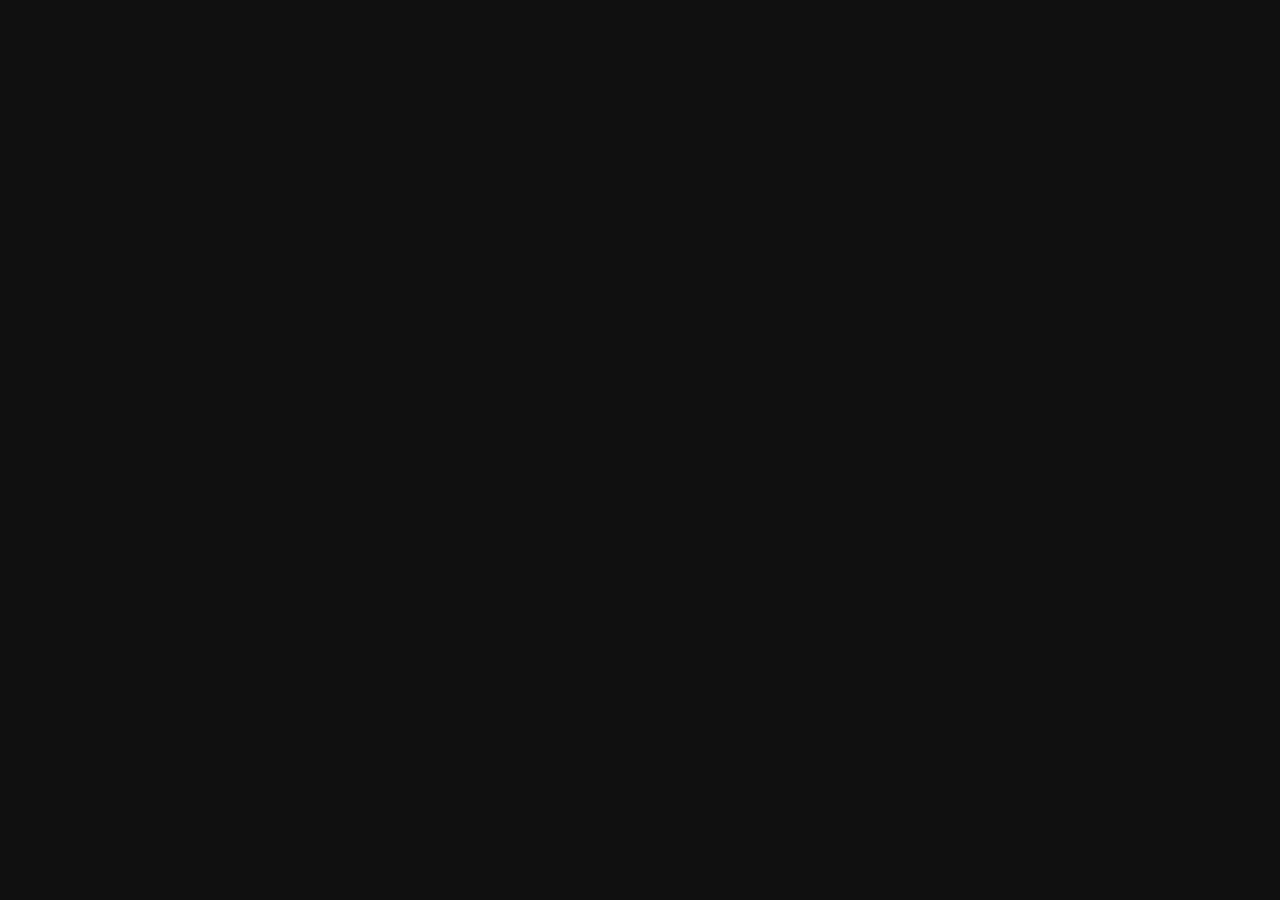
==== Emprendimiento/index.html @ b03de58e "Add files via upload" ====
<!DOCTYPE html>
<html lang="en">
<head>
    <meta charset="UTF-8">
    <meta name="viewport" content="width=device-width, initial-scale=1.0">
    <title>Emprendimiento</title>
    <link rel="stylesheet" href="style.css">
</head>
<body>
    
</body>
</html>
---- Emprendimiento/style.css ----
@import url("https://fonts.googleapis.com/css2?family=Barlow+Condensed:wght@600;700;800&family=DM+Sans:wght@400;500;600;700&display=swap");

/* BASE */
:root {
  color-scheme: dark;
  --background: #101011;
  --surface: #1a1a1d;
  --text: #f7f5f2;
  --muted: #b5b2af;
  --accent: #ff7a2f;
  --accent-light: #ffac77;
  --border: #343437;
  --font: "DM Sans", system-ui, sans-serif;
  --display: "Barlow Condensed", Impact, sans-serif;
}

* {
  box-sizing: border-box;
}

html {
  scroll-behavior: smooth;
  scroll-padding-top: 115px;
}

body {
  margin: 0;
  background:
    radial-gradient(
      ellipse at 90% 0%,
      rgb(255 122 47 / 7%),
      transparent 32%
    ),
    var(--background);
  color: var(--text);
  font-family: var(--font);
  -webkit-font-smoothing: antialiased;
}

::selection {
  background: var(--accent);
  color: var(--background);
}

a {
  color: inherit;
  text-decoration: none;
}

img {
  display: block;
  max-width: 100%;
}

h1,
h2,
h3,
p {
  margin: 0;
}

p {
  line-height: 1.75;
}

a,
summary,
label {
  -webkit-tap-highlight-color: transparent;
}

a:focus-visible,
summary:focus-visible {
  outline: 3px solid var(--accent);
  outline-offset: 6px;
}

.container {
  width: min(1180px, calc(100% - 64px));
  margin-inline: auto;
}

.section {
  padding-block: 100px;
}

.skip-link {
  position: fixed;
  top: 12px;
  left: 12px;
  z-index: 100;
  padding: 14px 22px;
  transform: translateY(-160%);
  border-radius: 8px;
  background: var(--accent);
  color: var(--background);
  font-weight: 700;
}

.skip-link:focus {
  transform: translateY(0);
}

/* ENCABEZADO */
.header {
  position: sticky;
  top: 0;
  z-index: 20;
  border-bottom: 1px solid var(--border);
  background: rgb(16 16 17 / 95%);
  backdrop-filter: blur(16px);
}

.navigation {
  display: flex;
  align-items: center;
  justify-content: space-between;
  min-height: 96px;
  gap: 24px;
}

.brand {
  display: inline-flex;
  align-items: center;
  flex-shrink: 0;
}

.brand-logo {
  width: 110px;
  height: 78px;
  object-fit: contain;
  border-radius: 8px;
}

.navigation nav {
  display: flex;
  align-items: center;
  gap: 32px;
  font-size: 13px;
  font-weight: 600;
}

.navigation nav a {
  padding-block: 12px;
  transition: color .2s ease;
}

.navigation nav a:hover {
  color: var(--accent);
}

.navigation nav .nav-contact {
  display: flex;
  align-items: center;
  gap: 22px;
  padding: 12px 18px;
  border: 1px solid #625047;
  border-radius: 100px;
}

/* TIPOGRAFÍA Y BOTONES */
.eyebrow {
  display: flex;
  align-items: center;
  gap: 10px;
  margin-bottom: 22px;
  font-size: 10px;
  font-weight: 700;
  line-height: 1.6;
  letter-spacing: 1.8px;
}

.status-dot {
  width: 7px;
  height: 7px;
  flex-shrink: 0;
  border-radius: 50%;
  background: var(--accent);
  box-shadow: 0 0 0 5px rgb(255 122 47 / 10%);
}

h1,
h2 {
  font-family: var(--display);
  font-weight: 700;
  letter-spacing: -1.5px;
}

h1 {
  font-size: clamp(68px, 7.2vw, 102px);
  line-height: .98;
}

h1 > span {
  color: var(--accent);
}

h2 {
  font-size: clamp(42px, 4.8vw, 62px);
  line-height: 1.05;
}

.muted-text {
  color: #aaa6a2;
}

.button {
  display: inline-flex;
  align-items: center;
  justify-content: center;
  min-height: 54px;
  gap: 22px;
  padding: 16px 24px;
  border: 1px solid transparent;
  border-radius: 100px;
  font-size: 13px;
  font-weight: 700;
  line-height: 1.4;
  text-align: center;
  transition:
    transform .2s ease,
    background-color .2s ease,
    box-shadow .2s ease;
}

.button:hover {
  transform: translateY(-3px);
}

.button > span {
  font-size: 22px;
}

.button-primary {
  background: var(--accent);
  color: var(--background);
}

.button-primary:hover {
  background: var(--accent-light);
  box-shadow: 0 8px 30px rgb(255 122 47 / 18%);
}

.button-dark {
  flex-shrink: 0;
  background: var(--background);
  color: var(--text);
}

.button-dark:hover {
  background: #30221c;
}

.button-outline {
  border-color: #625047;
}

.button-outline:hover {
  background: var(--surface);
}

.text-link {
  display: inline-flex;
  align-items: center;
  gap: 15px;
  padding-block: 12px;
  font-size: 13px;
  font-weight: 600;
}

.text-link > span {
  color: var(--accent);
  font-size: 21px;
}

.text-link:hover {
  color: var(--accent);
}

/* PORTADA */
.hero {
  display: grid;
  grid-template-columns: minmax(0, 1.15fr) minmax(0, 1fr);
  align-items: center;
  gap: 64px;
  padding-block: 70px 80px;
}

.hero-description {
  max-width: 470px;
  margin-top: 28px;
  color: var(--muted);
  font-size: 16px;
}

.hero-actions {
  display: flex;
  align-items: center;
  flex-wrap: wrap;
  gap: 24px;
  margin-top: 32px;
}

.hero-details {
  display: flex;
  flex-wrap: wrap;
  gap: 12px 20px;
  margin: 32px 0 0;
  padding: 0;
  list-style: none;
  color: var(--muted);
  font-size: 11px;
}

.hero-details li::before {
  content: "✓";
  margin-right: 7px;
  color: var(--accent);
}

.hero-visual {
  position: relative;
  isolation: isolate;
  display: flex;
  flex-direction: column;
  justify-content: space-between;
  min-height: 580px;
  overflow: hidden;
  padding: 28px;
  border: 1px solid #65402d;
  border-radius: 100px 24px 24px 24px;
  background:
    radial-gradient(
      ellipse at 90% 10%,
      rgb(255 122 47 / 24%),
      transparent 60%
    ),
    linear-gradient(145deg, #28201c, #161618 70%);
}

.visual-topline {
  display: flex;
  justify-content: flex-end;
  flex-wrap: wrap;
  gap: 8px 14px;
  padding-left: 45px;
  color: #e5c6b4;
  font-size: 8px;
  font-weight: 700;
  letter-spacing: 1px;
}

.orbit {
  position: absolute;
  z-index: -1;
  width: 440px;
  height: 440px;
  border: 1px solid rgb(255 122 47 / 20%);
  border-radius: 50%;
  pointer-events: none;
}

.orbit-one {
  top: 65px;
  left: 110px;
}

.orbit-two {
  top: 110px;
  left: 155px;
}

.hero-logo-frame {
  width: min(100%, 270px);
  margin: 22px auto;
}

.hero-logo {
  width: 100%;
  height: 210px;
  object-fit: contain;
  border-radius: 18px;
}

.visual-manifesto {
  margin-bottom: 26px;
  font-family: var(--display);
  font-size: clamp(42px, 4.2vw, 60px);
  font-weight: 800;
  line-height: .97;
  letter-spacing: -.7px;
}

.visual-manifesto > span {
  color: var(--accent);
}

.training-card {
  display: flex;
  align-items: center;
  gap: 13px;
  padding: 16px;
  border: 1px solid rgb(255 255 255 / 12%);
  border-radius: 13px;
  background: rgb(16 16 17 / 88%);
}

.training-icon {
  display: grid;
  width: 40px;
  height: 40px;
  flex-shrink: 0;
  place-items: center;
  border-radius: 50%;
  background: var(--accent);
  color: var(--background);
  font-size: 24px;
}

.training-card strong,
.training-card div > span {
  display: block;
}

.training-card strong {
  font-size: 12px;
}

.training-card div > span {
  margin-top: 5px;
  color: var(--muted);
  font-size: 10px;
}

/* BANDA */
.statement-strip {
  padding-block: 23px;
  background: var(--accent);
  color: var(--background);
}

.statement-content {
  display: flex;
  align-items: center;
  justify-content: space-between;
  gap: 20px;
  font-family: var(--display);
  font-size: clamp(20px, 2.8vw, 34px);
  font-weight: 700;
  letter-spacing: .3px;
}

/* PRESENTACIÓN DE SECCIONES */
.section-heading {
  display: flex;
  align-items: flex-end;
  justify-content: space-between;
  gap: 50px;
  margin-bottom: 42px;
}

.section-heading > p {
  max-width: 350px;
  color: var(--muted);
  font-size: 14px;
}

/* TARJETAS GIRATORIAS */
.plans-grid {
  display: grid;
  grid-template-columns: repeat(3, minmax(0, 1fr));
  gap: 24px;
}

.flip-plan {
  position: relative;
  min-width: 0;
  perspective: 1600px;
}

/* Control accesible para teclado y pantallas táctiles. */
.plan-toggle {
  position: absolute;
  width: 1px;
  height: 1px;
  margin: -1px;
  padding: 0;
  overflow: hidden;
  clip-path: inset(50%);
  white-space: nowrap;
  border: 0;
}

.plan-inner {
  display: grid;
  min-height: 590px;
  height: 100%;
  transform-style: preserve-3d;
  transition: transform .8s cubic-bezier(.22, .7, .2, 1);
}

.plan-face {
  position: relative;
  grid-area: 1 / 1;
  display: flex;
  min-width: 0;
  flex-direction: column;
  padding: 28px;
  border: 1px solid var(--border);
  border-radius: 24px;
  backface-visibility: hidden;
  -webkit-backface-visibility: hidden;
  overflow-wrap: anywhere;
  transition: visibility 0s linear .4s;
}

.plan-front {
  transform: rotateY(0deg);
  background:
    radial-gradient(
      circle at 90% 5%,
      rgb(255 122 47 / 10%),
      transparent 48%
    ),
    linear-gradient(145deg, #222225, #161618);
  box-shadow: 0 18px 45px rgb(0 0 0 / 18%);
}

.plan-back {
  visibility: hidden;
  pointer-events: none;
  transform: rotateY(180deg);
  border-color: #a45b33;
  background:
    radial-gradient(
      circle at 100% 0%,
      rgb(255 122 47 / 16%),
      transparent 52%
    ),
    #202023;
  box-shadow: 0 22px 60px rgb(0 0 0 / 28%);
}

.plan-top {
  display: flex;
  align-items: center;
  justify-content: space-between;
  gap: 10px;
}

.plan-index {
  color: #c4b6ad;
  font-size: 10px;
  font-weight: 600;
  letter-spacing: 1px;
}

.plan-badge {
  padding: 7px 10px;
  border: 1px solid #64422f;
  border-radius: 100px;
  background: rgb(255 122 47 / 6%);
  color: #ffb68b;
  font-size: 8px;
  font-weight: 700;
  letter-spacing: 1px;
}

.plan-art {
  position: relative;
  display: grid;
  height: 170px;
  margin-block: 15px 10px;
  place-items: center;
}

.art-ring {
  position: absolute;
  width: 130px;
  height: 130px;
  border: 1px solid rgb(255 122 47 / 28%);
  border-radius: 50%;
  transform: rotate(-25deg);
}

.art-ring::before,
.art-ring::after {
  position: absolute;
  content: "";
  border-radius: 50%;
}

.art-ring::before {
  inset: 14px -15px;
  border: 1px solid rgb(255 122 47 / 14%);
}

.art-ring::after {
  top: 14px;
  right: 12px;
  width: 8px;
  height: 8px;
  background: var(--accent);
  box-shadow: 0 0 20px rgb(255 122 47 / 55%);
}

.art-symbol {
  position: relative;
  color: var(--accent);
  font-size: 82px;
  line-height: 1;
  text-shadow: 0 5px 35px rgb(255 122 47 / 15%);
}

.plan-kicker {
  margin-bottom: 12px;
  color: #ffb68b;
  font-size: 9px;
  font-weight: 700;
  letter-spacing: 1.3px;
  line-height: 1.7;
}

.plan-face h3 {
  margin-bottom: 16px;
  font-family: var(--display);
  font-size: clamp(36px, 3.4vw, 47px);
  font-weight: 700;
  line-height: 1.04;
  letter-spacing: -.6px;
}

.plan-copy > p:last-child {
  max-width: 280px;
  margin-bottom: 26px;
  color: var(--muted);
  font-size: 13px;
  line-height: 1.8;
}

.plan-reveal {
  display: flex;
  align-items: center;
  justify-content: space-between;
  gap: 15px;
  min-height: 58px;
  margin-top: auto;
  padding-top: 20px;
  border-top: 1px solid #3a3430;
  cursor: pointer;
  font-size: 12px;
  font-weight: 600;
}

.plan-reveal > span {
  display: grid;
  width: 34px;
  height: 34px;
  flex-shrink: 0;
  place-items: center;
  border: 1px solid #785035;
  border-radius: 50%;
  color: var(--accent);
  font-size: 20px;
}

.plan-featured .plan-front {
  border-color: #a45b33;
  background:
    radial-gradient(
      ellipse at 50% 20%,
      rgb(255 122 47 / 17%),
      transparent 65%
    ),
    linear-gradient(145deg, #29221e, #171719);
}

.plan-featured .plan-badge {
  border-color: var(--accent);
  background: var(--accent);
  color: #17100c;
}

.plan-back .plan-top {
  margin-bottom: 28px;
}

.back-symbol {
  color: var(--accent);
  font-size: 28px;
  line-height: 1;
}

.plan-back h3 {
  font-size: 36px;
}

.plan-includes {
  display: grid;
  gap: 14px;
  margin: 8px 0 28px;
  padding: 0;
  list-style: none;
}

.plan-includes li {
  display: flex;
  align-items: baseline;
  gap: 11px;
  color: #d7d2ce;
  font-size: 12px;
  line-height: 1.7;
}

.plan-includes li::before {
  content: "✓";
  flex-shrink: 0;
  color: var(--accent);
  font-weight: 700;
}

.plan-cta {
  justify-content: space-between;
  width: 100%;
  margin-top: auto;
  padding-inline: 20px;
  border-radius: 12px;
  background: var(--accent);
  color: #17100c;
}

.plan-cta:hover {
  background: var(--accent-light);
}

.plan-return {
  display: flex;
  align-items: center;
  justify-content: center;
  gap: 8px;
  min-height: 44px;
  margin-top: 8px;
  color: #c5bcb6;
  cursor: pointer;
  font-size: 11px;
}

.plan-return:hover {
  color: var(--accent);
}

/* Apertura al tocar o activar con barra espaciadora. */
.plan-toggle:checked ~ .plan-inner {
  transform: rotateY(180deg);
}

.plan-toggle:checked ~ .plan-inner .plan-front {
  visibility: hidden;
  pointer-events: none;
}

.plan-toggle:checked ~ .plan-inner .plan-back {
  visibility: visible;
  pointer-events: auto;
}

.plan-toggle:focus-visible ~ .plan-inner {
  outline: 3px solid var(--accent);
  outline-offset: 7px;
  border-radius: 24px;
}

/* Mouse: gira al entrar y vuelve al retirar el cursor. */
@media (hover: hover) and (pointer: fine) {
  .flip-plan:hover .plan-inner {
    transform: rotateY(180deg);
  }

  .flip-plan:hover .plan-front {
    visibility: hidden;
    pointer-events: none;
  }

  .flip-plan:hover .plan-back {
    visibility: visible;
    pointer-events: auto;
  }

  .plan-reveal {
    pointer-events: none;
    cursor: default;
  }

  /*
    Si el usuario abrió con teclado, el checkbox conserva
    el detalle hasta que vuelva a desmarcarlo.
  */
  .plan-return {
    visibility: hidden;
    pointer-events: none;
  }

  .plan-toggle:checked ~ .plan-inner .plan-return {
    visibility: visible;
    pointer-events: auto;
  }
}

/* MÉTODO */
.method-section {
  padding-block: 86px;
  border-block: 1px solid var(--border);
  background: #161618;
}

.method-layout,
.faq-layout {
  display: grid;
  grid-template-columns: minmax(0, 1fr) minmax(0, 1.15fr);
  gap: 90px;
}

.method-description {
  max-width: 370px;
  margin-block: 24px 18px;
  color: var(--muted);
  font-size: 14px;
}

.steps {
  margin: 0;
  padding: 0;
  list-style: none;
}

.steps li {
  display: flex;
  gap: 24px;
  padding-block: 26px;
  border-bottom: 1px solid var(--border);
}

.steps li:first-child {
  padding-top: 0;
}

.steps li:last-child {
  padding-bottom: 0;
  border-bottom: 0;
}

.step-number {
  padding-top: 3px;
  color: var(--accent);
  font-size: 12px;
}

.steps h3 {
  margin-bottom: 10px;
  font-size: 18px;
}

.steps p {
  color: var(--muted);
  font-size: 13px;
}

/* PREGUNTAS */
.faq-list details {
  border-bottom: 1px solid var(--border);
}

.faq-list summary {
  display: flex;
  align-items: center;
  justify-content: space-between;
  gap: 24px;
  padding-block: 24px;
  cursor: pointer;
  list-style: none;
  font-size: 14px;
  font-weight: 600;
  line-height: 1.5;
}

.faq-list summary::-webkit-details-marker {
  display: none;
}

.faq-list summary > span {
  color: var(--accent);
  font-size: 25px;
  font-weight: 400;
  transition: transform .2s ease;
}

.faq-list details[open] summary > span {
  transform: rotate(45deg);
}

.faq-list details p {
  padding-bottom: 24px;
  color: var(--muted);
  font-size: 13px;
}

/* CONTACTO */
.contact-section {
  padding-bottom: 90px;
}

.contact-panel {
  display: flex;
  align-items: center;
  justify-content: space-between;
  gap: 40px;
  padding: 55px;
  border-radius: 24px;
  background:
    radial-gradient(
      circle at 100% 0%,
      rgb(255 255 255 / 24%),
      transparent 45%
    ),
    var(--accent);
  color: var(--background);
}

.contact-panel .eyebrow {
  margin-bottom: 15px;
}

.contact-panel p:not(.eyebrow) {
  margin-top: 20px;
  color: #392215;
  font-size: 14px;
}

.contact-panel a:focus-visible {
  outline-color: var(--background);
}

/* PIE DE PÁGINA */
.footer {
  border-top: 1px solid var(--border);
}

.footer-main {
  display: flex;
  align-items: center;
  justify-content: space-between;
  gap: 35px;
  padding-block: 45px;
}

.footer-logo {
  width: 145px;
  height: 100px;
  object-fit: contain;
  border-radius: 10px;
}

.footer-quote {
  margin-top: 20px;
  color: var(--muted);
  font-size: 14px;
}

.footer-bottom {
  display: flex;
  align-items: center;
  justify-content: space-between;
  flex-wrap: wrap;
  gap: 16px;
  padding-block: 24px;
  border-top: 1px solid var(--border);
  color: var(--muted);
  font-size: 11px;
}

.footer-bottom a:hover {
  color: var(--accent);
}

/* TABLET */
@media (max-width: 1050px) {
  .hero {
    gap: 35px;
  }

  .hero-visual {
    padding: 24px;
  }

  .plans-grid {
    gap: 16px;
  }

  .plan-face {
    padding: 22px;
  }

  .plan-top {
    align-items: flex-start;
    flex-direction: column;
  }

  .plan-inner {
    min-height: 640px;
  }

  .plan-face h3 {
    font-size: 37px;
  }

  .plan-back h3 {
    font-size: 32px;
  }

  .method-layout,
  .faq-layout {
    gap: 50px;
  }

  .contact-panel {
    padding: 40px;
  }
}

/* CELULAR Y TABLET PEQUEÑA */
@media (max-width: 800px) {
  .container {
    width: calc(100% - 40px);
  }

  .navigation {
    min-height: 82px;
  }

  .brand-logo {
    width: 90px;
    height: 66px;
  }

  .navigation nav {
    gap: 20px;
    font-size: 12px;
  }

  .hero {
    grid-template-columns: minmax(0, 1fr);
    gap: 44px;
    padding-block: 50px 60px;
  }

  h1 {
    font-size: clamp(66px, 12vw, 96px);
  }

  .hero-description {
    max-width: 540px;
  }

  .hero-visual {
    min-height: 540px;
    border-radius: 80px 24px 24px 24px;
  }

  .hero-logo-frame {
    width: min(100%, 300px);
  }

  .visual-manifesto {
    font-size: 55px;
  }

  .section {
    padding-block: 65px;
  }

  .section-heading {
    align-items: flex-start;
    flex-direction: column;
    gap: 22px;
  }

  .section-heading > p {
    max-width: 520px;
  }

  .plans-grid {
    grid-template-columns: minmax(0, 1fr);
    gap: 26px;
  }

  .flip-plan {
    width: 100%;
    max-width: 540px;
    margin-inline: auto;
  }

  .plan-inner {
    min-height: 580px;
  }

  .plan-face {
    padding: 28px;
  }

  .plan-top {
    align-items: center;
    flex-direction: row;
  }

  .plan-face h3 {
    font-size: 46px;
  }

  .plan-back h3 {
    font-size: 39px;
  }

  .plan-copy > p:last-child {
    max-width: 360px;
    font-size: 14px;
  }

  .plan-includes li {
    font-size: 13px;
  }

  .method-layout,
  .faq-layout {
    grid-template-columns: minmax(0, 1fr);
    gap: 38px;
  }

  .method-section {
    padding-block: 65px;
  }

  .method-description {
    max-width: 520px;
  }

  .contact-section {
    padding-bottom: 65px;
  }

  .contact-panel {
    align-items: flex-start;
    flex-direction: column;
    gap: 28px;
    padding: 35px;
  }

  .footer-main {
    align-items: flex-start;
    flex-direction: column;
  }
}

@media (max-width: 480px) {
  .container {
    width: calc(100% - 32px);
  }

  .navigation {
    gap: 10px;
  }

  .brand-logo {
    width: 72px;
    height: 60px;
  }

  .navigation nav {
    gap: 12px;
    font-size: 11px;
  }

  .navigation nav .nav-contact {
    gap: 6px;
    padding: 10px;
  }

  .eyebrow {
    font-size: 9px;
    letter-spacing: 1.3px;
  }

  h1 {
    font-size: clamp(52px, 14vw, 68px);
  }

  .hero-description {
    font-size: 14px;
  }

  .hero-actions {
    align-items: flex-start;
    flex-direction: column;
    gap: 10px;
  }

  .hero-details {
    gap: 12px;
    font-size: 10px;
  }

  .hero-visual {
    padding: 22px;
  }

  .visual-topline {
    flex-direction: column;
    align-items: flex-end;
  }

  .statement-content {
    justify-content: center;
    flex-wrap: wrap;
    gap: 8px 14px;
    font-size: 22px;
    text-align: center;
  }

  .plan-face {
    padding: 24px;
  }

  .contact-panel {
    padding: 28px 23px;
  }

  .contact-panel h2 {
    font-size: 44px;
  }

  .contact-panel .button {
    width: 100%;
    gap: 12px;
    padding-inline: 16px;
    font-size: 12px;
  }

  .footer-bottom {
    align-items: flex-start;
    flex-direction: column;
    gap: 12px;
  }
}

@media (max-width: 380px) {
  .plan-top {
    align-items: flex-start;
    flex-direction: column;
  }

  .plan-inner {
    min-height: 630px;
  }

  .plan-face h3 {
    font-size: 40px;
  }

  .plan-back h3 {
    font-size: 35px;
  }

  .navigation nav {
    gap: 8px;
  }

  .navigation nav .nav-contact {
    padding-inline: 8px;
  }
}

/* ACCESIBILIDAD: REDUCCIÓN DE MOVIMIENTO */
@media (prefers-reduced-motion: reduce) {
  html {
    scroll-behavior: auto;
  }

  *,
  *::before,
  *::after {
    animation: none !important;
    transition: none !important;
  }
}
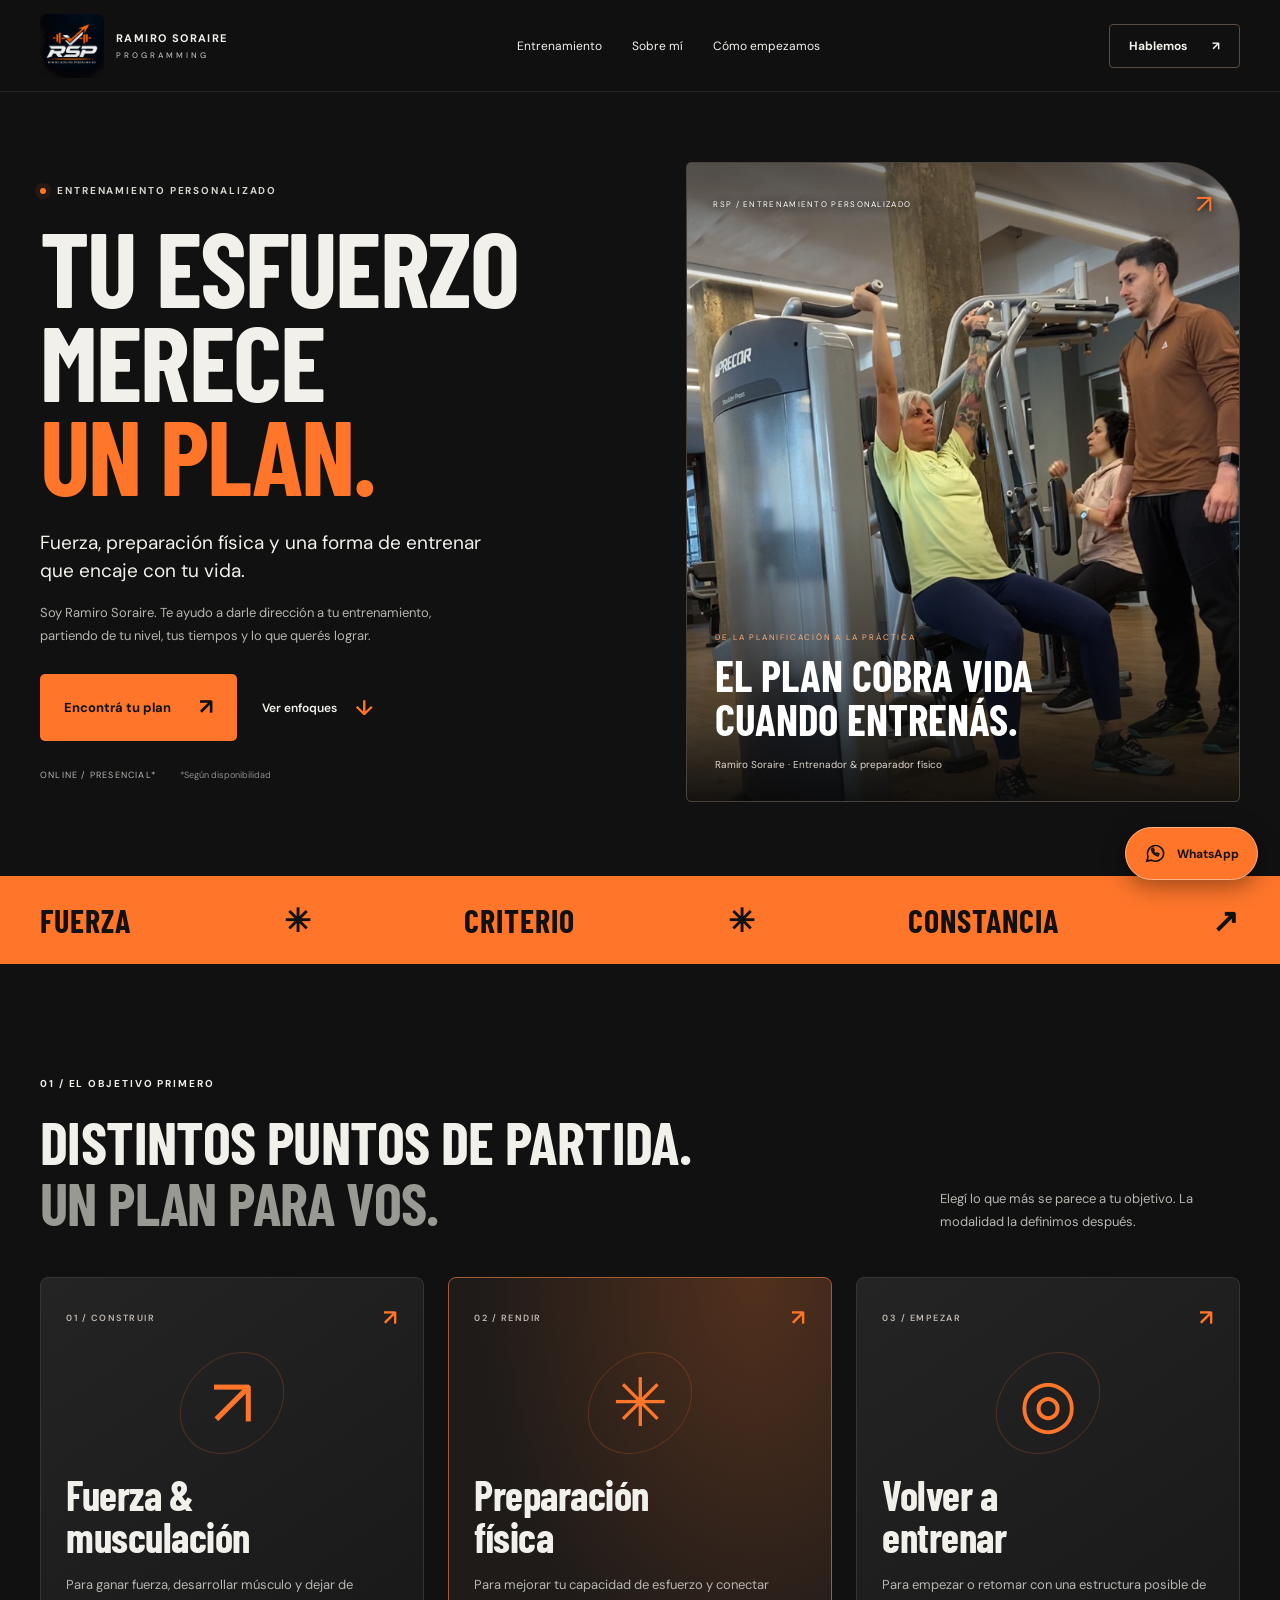
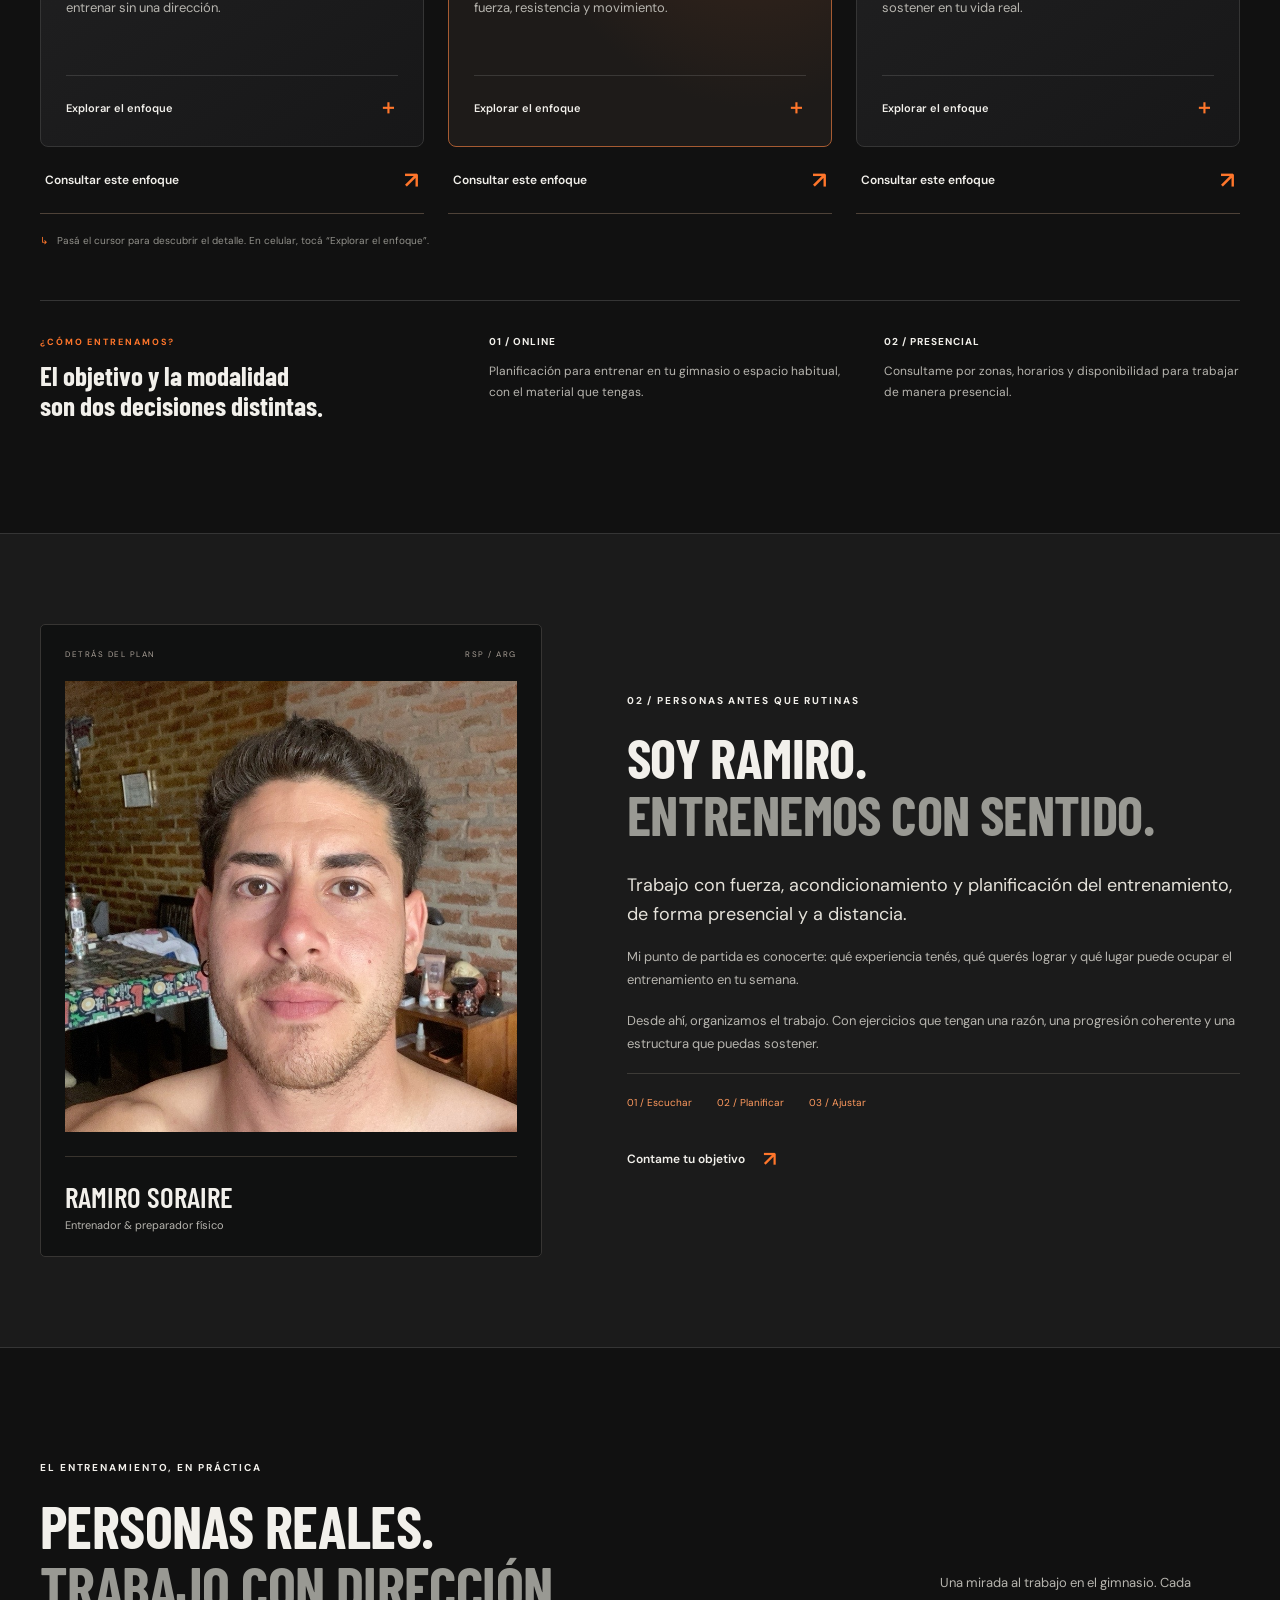
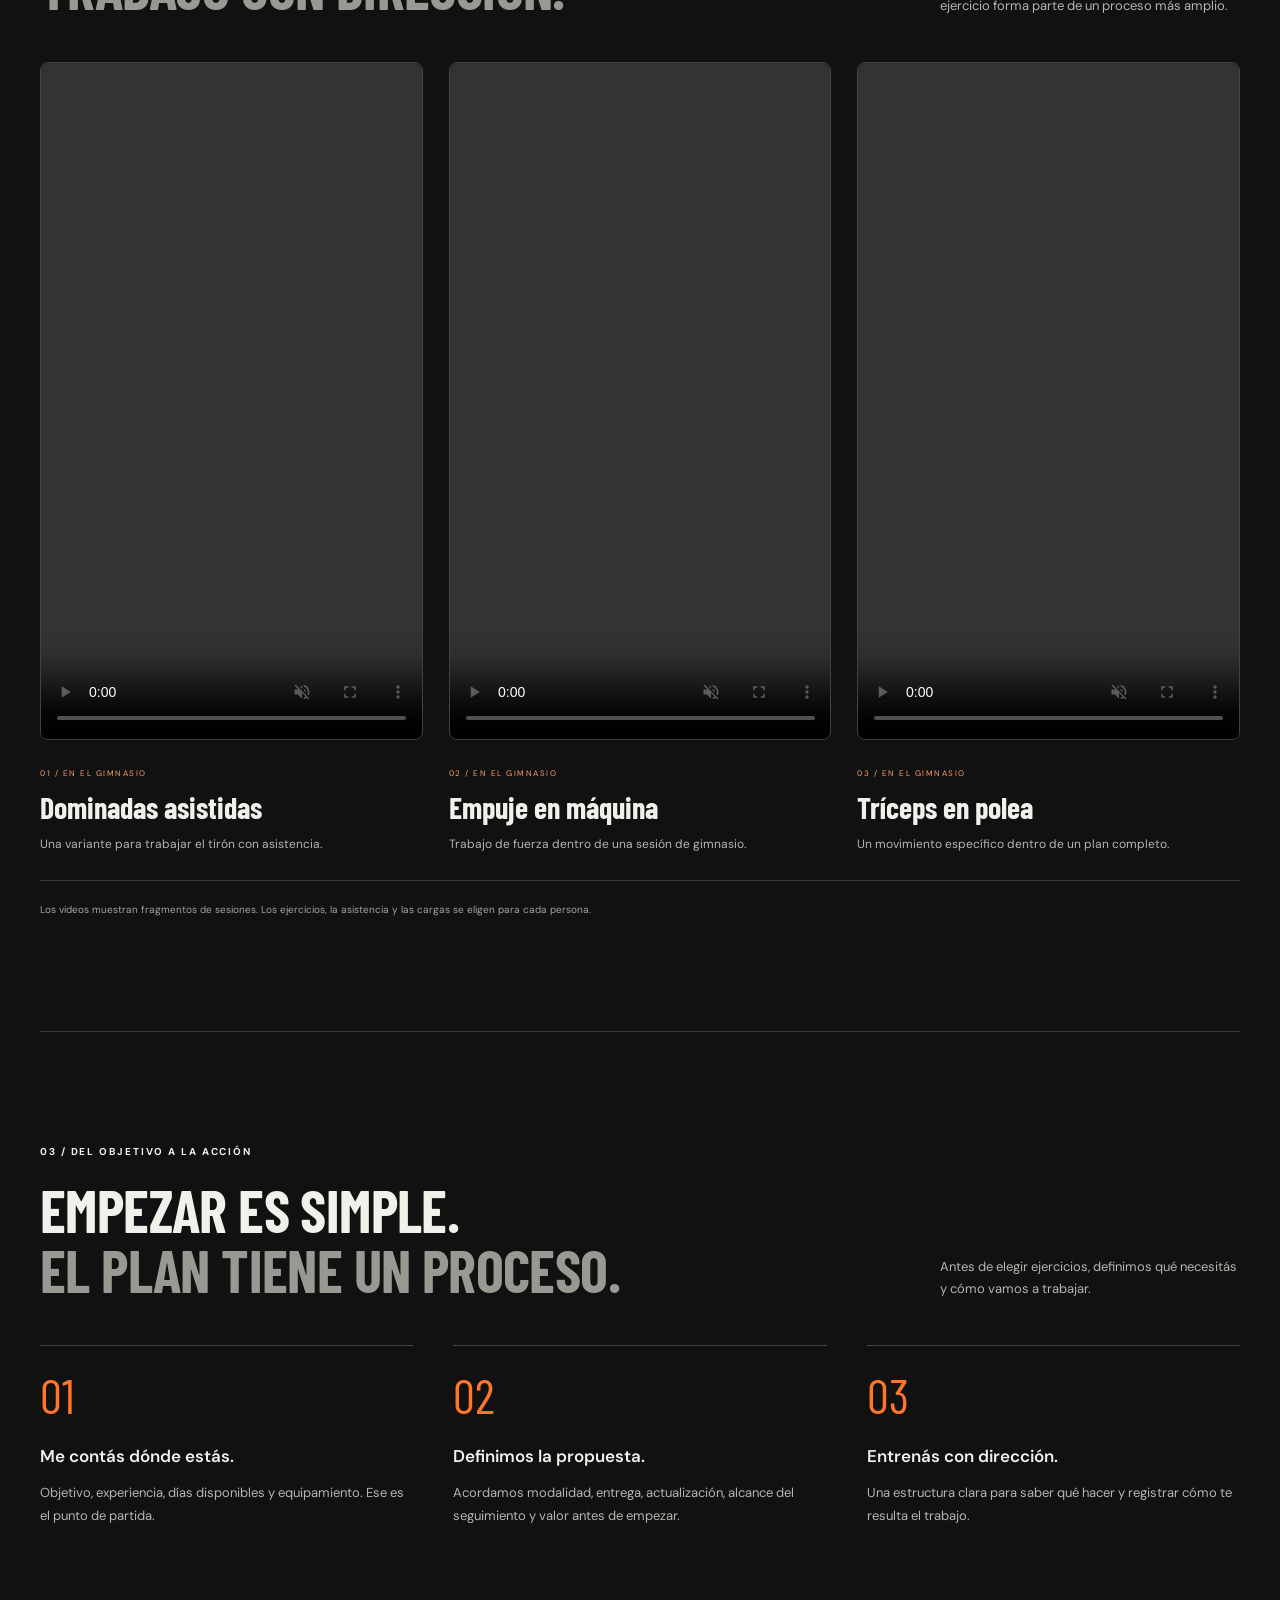
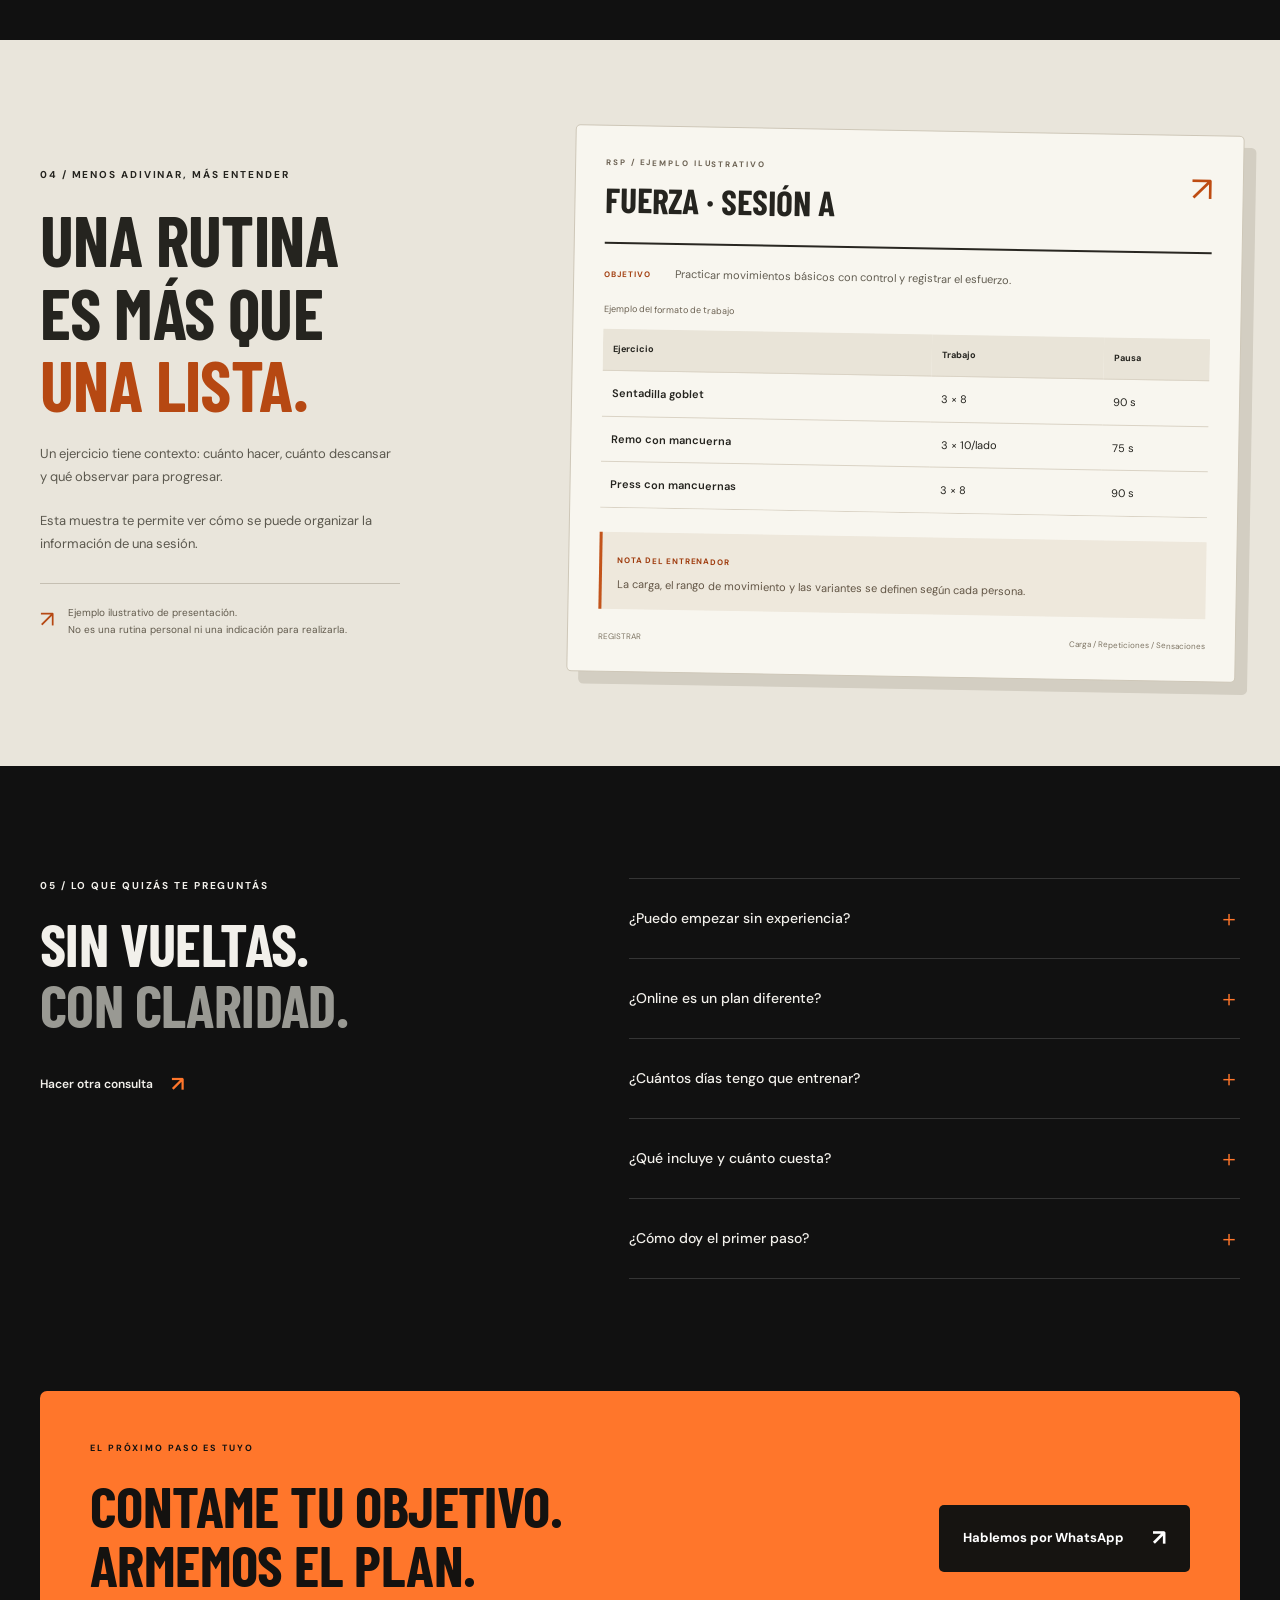
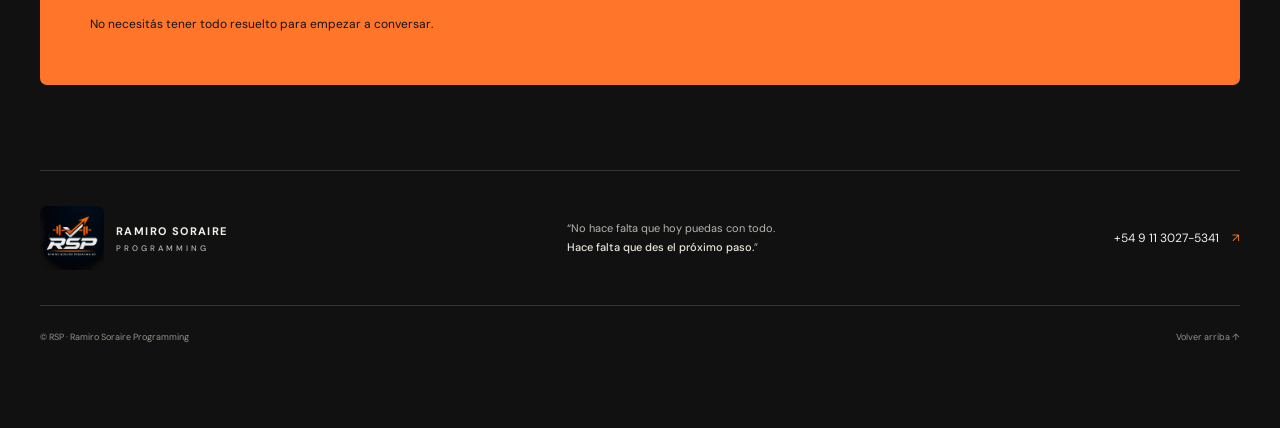
==== commit 6a493709: "Add files via upload" ====
--- a/Emprendimiento/index.html
+++ b/Emprendimiento/index.html
@@ -1,12 +1,208 @@
-<!DOCTYPE html>
-<html lang="en">
-<head>
-    <meta charset="UTF-8">
-    <meta name="viewport" content="width=device-width, initial-scale=1.0">
-    <title>Emprendimiento</title>
-    <link rel="stylesheet" href="style.css">
-</head>
-<body>
-    
-</body>
-</html>+<!doctype html>
+<html lang="es-AR">
+<head>
+  <meta charset="utf-8">
+  <meta name="viewport" content="width=device-width, initial-scale=1">
+  <meta name="theme-color" content="#111111">
+  <meta name="description" content="Entrená con Ramiro Soraire. Planificación personalizada de fuerza y preparación física, online o presencial según disponibilidad. Encontrá un plan que se adapte a vos.">
+  <meta property="og:type" content="website">
+  <meta property="og:locale" content="es_AR">
+  <meta property="og:title" content="RSP — Tu esfuerzo merece un plan.">
+  <meta property="og:description" content="Entrenamiento personalizado con Ramiro Soraire. Fuerza, preparación física y un proceso pensado para vos.">
+  <meta property="og:url" content="https://ramasoraire-hue.github.io/RSP/">
+  <meta property="og:image" content="https://ramasoraire-hue.github.io/RSP/RSP_logo_principal.png">
+  <link rel="canonical" href="https://ramasoraire-hue.github.io/RSP/">
+  <link rel="icon" href="./RSP_logo_principal.png" type="image/png">
+  <link rel="preconnect" href="https://fonts.googleapis.com">
+  <link rel="preconnect" href="https://fonts.gstatic.com" crossorigin>
+  <link href="https://fonts.googleapis.com/css2?family=Barlow+Condensed:wght@600;700;800&family=DM+Sans:wght@400;500;600;700&display=swap" rel="stylesheet">
+  <link rel="stylesheet" href="./style.css">
+  <title>RSP — Entrenamiento personalizado | Ramiro Soraire</title>
+</head>
+<body id="inicio">
+  <a class="skip-link" href="#contenido">Saltar al contenido</a>
+  <header class="site-header">
+    <div class="wrap nav-wrap">
+      <a class="brand" href="#inicio" aria-label="RSP — Inicio">
+        <img src="./RSP_logo_principal.png" width="72" height="72" alt="RSP">
+        <span>RAMIRO SORAIRE<small>PROGRAMMING</small></span>
+      </a>
+      <nav aria-label="Navegación principal">
+        <a href="#enfoques">Entrenamiento</a><a href="#ramiro">Sobre mí</a><a href="#metodo">Cómo empezamos</a>
+      </nav>
+      <a class="header-cta" href="https://wa.me/5491130275341?text=Hola%20Rama%2C%20quiero%20consultar%20por%20un%20entrenamiento%20personalizado.">Hablemos <span aria-hidden="true">↗</span></a>
+    </div>
+  </header>
+
+  <main id="contenido">
+    <section class="hero wrap" aria-labelledby="hero-title">
+      <div class="hero-copy">
+        <p class="eyebrow"><span class="signal"></span> ENTRENAMIENTO PERSONALIZADO</p>
+        <h1 id="hero-title">TU ESFUERZO<br>MERECE<br><em>UN PLAN.</em></h1>
+        <p class="hero-lead">Fuerza, preparación física y una forma de entrenar que encaje con tu vida.</p>
+        <p class="hero-description">Soy Ramiro Soraire. Te ayudo a darle dirección a tu entrenamiento, partiendo de tu nivel, tus tiempos y lo que querés lograr.</p>
+        <div class="hero-actions">
+          <a class="btn btn-orange" href="https://wa.me/5491130275341?text=Hola%20Rama%2C%20quiero%20encontrar%20un%20plan%20para%20m%C3%AD.%20Mi%20objetivo%20es%3A%20">Encontrá tu plan <span aria-hidden="true">↗</span></a>
+          <a class="text-link" href="#enfoques">Ver enfoques <span aria-hidden="true">↓</span></a>
+        </div>
+        <div class="hero-bottom"><span>ONLINE / PRESENCIAL*</span><span>*Según disponibilidad</span></div>
+      </div>
+      <figure class="hero-stage photo-stage">
+        <img class="coaching-photo" src="./imagenes/ramiro-entrenando.jpeg" alt="Ramiro acompañando a una alumna durante un ejercicio de fuerza en el gimnasio" width="710" height="1536" fetchpriority="high">
+        <div class="photo-topline"><span>RSP / ENTRENAMIENTO PERSONALIZADO</span><span aria-hidden="true">↗</span></div>
+        <figcaption class="photo-caption"><span>DE LA PLANIFICACIÓN A LA PRÁCTICA</span><strong>EL PLAN COBRA VIDA<br>CUANDO ENTRENÁS.</strong><p>Ramiro Soraire · Entrenador & preparador físico</p></figcaption>
+      </figure>
+    </section>
+
+    <div class="manifesto-strip" aria-label="Fuerza, criterio y constancia">
+      <div class="wrap"><span>FUERZA</span><span aria-hidden="true">✳</span><span>CRITERIO</span><span aria-hidden="true">✳</span><span>CONSTANCIA</span><span aria-hidden="true">↗</span></div>
+    </div>
+
+    <section class="section wrap" id="enfoques" aria-labelledby="enfoques-title">
+      <div class="section-head"><div><p class="eyebrow">01 / EL OBJETIVO PRIMERO</p><h2 id="enfoques-title">DISTINTOS PUNTOS DE PARTIDA.<br><span>UN PLAN PARA VOS.</span></h2></div><p>Elegí lo que más se parece a tu objetivo. La modalidad la definimos después.</p></div>
+      <div class="plans-grid"><article class="plan " aria-labelledby="title-fuerza">
+  <div class="flip-shell">
+    <input class="flip-toggle" type="checkbox" id="flip-fuerza" aria-label="Mostrar u ocultar detalles: fuerza" aria-controls="back-fuerza">
+    <div class="flip-inner">
+      <div class="face face-front">
+        <div class="card-meta"><span>01 / CONSTRUIR</span><span class="mini-arrow" aria-hidden="true">↗</span></div>
+        <div class="card-art" aria-hidden="true"><span>↗</span></div>
+        <h3 id="title-fuerza">Fuerza &<br>musculación</h3><p>Para ganar fuerza, desarrollar músculo y dejar de entrenar sin una dirección.</p>
+        <label class="flip-label" for="flip-fuerza"><span>Explorar el enfoque</span><span aria-hidden="true">＋</span></label>
+      </div>
+      <div class="face face-back" id="back-fuerza">
+        <div class="card-meta"><span>01 / EL ENFOQUE</span><span aria-hidden="true">↗</span></div>
+        <h3>Una base que crece con vos.</h3><ul><li>Ejercicios elegidos según tu nivel y material.</li><li>Series, repeticiones y descansos definidos.</li><li>Cargas orientadas por tu capacidad y esfuerzo.</li><li>Progresión del trabajo a lo largo del plan.</li></ul>
+        <p class="card-note">La propuesta final se define después de conocer tus objetivos y disponibilidad.</p>
+        <label class="flip-label" for="flip-fuerza"><span>Volver a la portada</span><span aria-hidden="true">↶</span></label>
+      </div>
+    </div>
+  </div>
+  <a class="plan-contact" href="https://wa.me/5491130275341?text=Hola%20Rama%2C%20me%20interesa%20el%20entrenamiento%20de%20fuerza%20y%20musculaci%C3%B3n." aria-label="Consultar por fuerza en WhatsApp">Consultar este enfoque <span aria-hidden="true">↗</span></a>
+</article><article class="plan plan-emphasis" aria-labelledby="title-rendimiento">
+  <div class="flip-shell">
+    <input class="flip-toggle" type="checkbox" id="flip-rendimiento" aria-label="Mostrar u ocultar detalles: rendimiento" aria-controls="back-rendimiento">
+    <div class="flip-inner">
+      <div class="face face-front">
+        <div class="card-meta"><span>02 / RENDIR</span><span class="mini-arrow" aria-hidden="true">↗</span></div>
+        <div class="card-art" aria-hidden="true"><span>✳</span></div>
+        <h3 id="title-rendimiento">Preparación<br>física</h3><p>Para mejorar tu capacidad de esfuerzo y conectar fuerza, resistencia y movimiento.</p>
+        <label class="flip-label" for="flip-rendimiento"><span>Explorar el enfoque</span><span aria-hidden="true">＋</span></label>
+      </div>
+      <div class="face face-back" id="back-rendimiento">
+        <div class="card-meta"><span>02 / EL ENFOQUE</span><span aria-hidden="true">↗</span></div>
+        <h3>Cada estímulo tiene un propósito.</h3><ul><li>Trabajo de fuerza y acondicionamiento.</li><li>Distribución del volumen y la intensidad.</li><li>Recuperación contemplada en la planificación.</li><li>Adaptaciones a tu objetivo y punto de partida.</li></ul>
+        <p class="card-note">La propuesta final se define después de conocer tus objetivos y disponibilidad.</p>
+        <label class="flip-label" for="flip-rendimiento"><span>Volver a la portada</span><span aria-hidden="true">↶</span></label>
+      </div>
+    </div>
+  </div>
+  <a class="plan-contact" href="https://wa.me/5491130275341?text=Hola%20Rama%2C%20me%20interesa%20mejorar%20mi%20preparaci%C3%B3n%20f%C3%ADsica." aria-label="Consultar por rendimiento en WhatsApp">Consultar este enfoque <span aria-hidden="true">↗</span></a>
+</article><article class="plan " aria-labelledby="title-empezar">
+  <div class="flip-shell">
+    <input class="flip-toggle" type="checkbox" id="flip-empezar" aria-label="Mostrar u ocultar detalles: empezar" aria-controls="back-empezar">
+    <div class="flip-inner">
+      <div class="face face-front">
+        <div class="card-meta"><span>03 / EMPEZAR</span><span class="mini-arrow" aria-hidden="true">↗</span></div>
+        <div class="card-art" aria-hidden="true"><span>◎</span></div>
+        <h3 id="title-empezar">Volver a<br>entrenar</h3><p>Para empezar o retomar con una estructura posible de sostener en tu vida real.</p>
+        <label class="flip-label" for="flip-empezar"><span>Explorar el enfoque</span><span aria-hidden="true">＋</span></label>
+      </div>
+      <div class="face face-back" id="back-empezar">
+        <div class="card-meta"><span>03 / EL ENFOQUE</span><span aria-hidden="true">↗</span></div>
+        <h3>El primer paso también se planifica.</h3><ul><li>Un punto de partida acorde a tu experiencia.</li><li>Aprendizaje y práctica de movimientos básicos.</li><li>Frecuencia ajustada a tus tiempos disponibles.</li><li>Aumento gradual del trabajo.</li></ul>
+        <p class="card-note">La propuesta final se define después de conocer tus objetivos y disponibilidad.</p>
+        <label class="flip-label" for="flip-empezar"><span>Volver a la portada</span><span aria-hidden="true">↶</span></label>
+      </div>
+    </div>
+  </div>
+  <a class="plan-contact" href="https://wa.me/5491130275341?text=Hola%20Rama%2C%20quiero%20empezar%20o%20retomar%20el%20entrenamiento." aria-label="Consultar por empezar en WhatsApp">Consultar este enfoque <span aria-hidden="true">↗</span></a>
+</article></div>
+      <p class="interaction-hint"><span aria-hidden="true">↳</span> Pasá el cursor para descubrir el detalle. En celular, tocá “Explorar el enfoque”.</p>
+      <div class="modalities">
+        <div><p class="eyebrow">¿CÓMO ENTRENAMOS?</p><h3>El objetivo y la modalidad<br>son dos decisiones distintas.</h3></div>
+        <div><span class="mode-tag">01 / ONLINE</span><p>Planificación para entrenar en tu gimnasio o espacio habitual, con el material que tengas.</p></div>
+        <div><span class="mode-tag">02 / PRESENCIAL</span><p>Consultame por zonas, horarios y disponibilidad para trabajar de manera presencial.</p></div>
+      </div>
+    </section>
+
+    <section class="coach-section" id="ramiro" aria-labelledby="ramiro-title">
+      <div class="wrap coach-grid">
+        <div class="brand-panel portrait-panel">
+          <div class="panel-label"><span>DETRÁS DEL PLAN</span><span>RSP / ARG</span></div>
+          <div class="portrait-frame"><img src="./imagenes/ramiro-retrato.jpeg" alt="Retrato de Ramiro Soraire" width="1080" height="1440" loading="lazy"></div>
+          <div class="panel-signature">RAMIRO SORAIRE<span>Entrenador & preparador físico</span></div>
+        </div>
+        <div class="coach-copy">
+          <p class="eyebrow">02 / PERSONAS ANTES QUE RUTINAS</p>
+          <h2 id="ramiro-title">SOY RAMIRO.<br><span>ENTRENEMOS CON SENTIDO.</span></h2>
+          <p class="large-copy">Trabajo con fuerza, acondicionamiento y planificación del entrenamiento, de forma presencial y a distancia.</p>
+          <p>Mi punto de partida es conocerte: qué experiencia tenés, qué querés lograr y qué lugar puede ocupar el entrenamiento en tu semana.</p>
+          <p>Desde ahí, organizamos el trabajo. Con ejercicios que tengan una razón, una progresión coherente y una estructura que puedas sostener.</p>
+          <div class="coach-principles"><span>01 / Escuchar</span><span>02 / Planificar</span><span>03 / Ajustar</span></div>
+          <a class="text-link" href="https://wa.me/5491130275341?text=Hola%20Rama%2C%20quiero%20contarte%20mi%20objetivo%20y%20conocer%20c%C3%B3mo%20trabaj%C3%A1s.">Contame tu objetivo <span aria-hidden="true">↗</span></a>
+        </div>
+      </div>
+    </section>
+
+
+    <section class="section wrap training-films" id="en-practica" aria-labelledby="films-title">
+      <div class="section-head"><div><p class="eyebrow">EL ENTRENAMIENTO, EN PRÁCTICA</p><h2 id="films-title">PERSONAS REALES.<br><span>TRABAJO CON DIRECCIÓN.</span></h2></div><p>Una mirada al trabajo en el gimnasio. Cada ejercicio forma parte de un proceso más amplio.</p></div>
+      <div class="films-grid"><figure class="film-card"><div class="film-frame"><video controls playsinline muted preload="metadata" aria-label="Video de dominadas asistidas" width="576" height="1024"><source src="./videos/dominadas-asistidas.mp4#t=0.5" type="video/mp4">Tu navegador no puede reproducir este video. <a href="./videos/dominadas-asistidas.mp4">Abrir el video de dominadas asistidas</a>.</video></div><figcaption><span class="film-number">01 / EN EL GIMNASIO</span><h3>Dominadas asistidas</h3><p>Una variante para trabajar el tirón con asistencia.</p></figcaption></figure><figure class="film-card"><div class="film-frame"><video controls playsinline muted preload="metadata" aria-label="Video de empuje en máquina" width="576" height="1024"><source src="./videos/pecho-en-maquina.mp4#t=0.5" type="video/mp4">Tu navegador no puede reproducir este video. <a href="./videos/pecho-en-maquina.mp4">Abrir el video de empuje en máquina</a>.</video></div><figcaption><span class="film-number">02 / EN EL GIMNASIO</span><h3>Empuje en máquina</h3><p>Trabajo de fuerza dentro de una sesión de gimnasio.</p></figcaption></figure><figure class="film-card"><div class="film-frame"><video controls playsinline muted preload="metadata" aria-label="Video de tríceps en polea" width="576" height="1024"><source src="./videos/triceps-en-polea.mp4#t=0.5" type="video/mp4">Tu navegador no puede reproducir este video. <a href="./videos/triceps-en-polea.mp4">Abrir el video de tríceps en polea</a>.</video></div><figcaption><span class="film-number">03 / EN EL GIMNASIO</span><h3>Tríceps en polea</h3><p>Un movimiento específico dentro de un plan completo.</p></figcaption></figure></div>
+      <p class="films-note">Los videos muestran fragmentos de sesiones. Los ejercicios, la asistencia y las cargas se eligen para cada persona.</p>
+    </section>
+
+    <section class="section wrap" id="metodo" aria-labelledby="metodo-title">
+      <div class="section-head"><div><p class="eyebrow">03 / DEL OBJETIVO A LA ACCIÓN</p><h2 id="metodo-title">EMPEZAR ES SIMPLE.<br><span>EL PLAN TIENE UN PROCESO.</span></h2></div><p>Antes de elegir ejercicios, definimos qué necesitás y cómo vamos a trabajar.</p></div>
+      <ol class="process-grid">
+        <li><span class="process-number">01</span><h3>Me contás dónde estás.</h3><p>Objetivo, experiencia, días disponibles y equipamiento. Ese es el punto de partida.</p></li>
+        <li><span class="process-number">02</span><h3>Definimos la propuesta.</h3><p>Acordamos modalidad, entrega, actualización, alcance del seguimiento y valor antes de empezar.</p></li>
+        <li><span class="process-number">03</span><h3>Entrenás con dirección.</h3><p>Una estructura clara para saber qué hacer y registrar cómo te resulta el trabajo.</p></li>
+      </ol>
+    </section>
+
+    <section class="example-section" aria-labelledby="example-title">
+      <div class="wrap example-grid">
+        <div>
+          <p class="eyebrow">04 / MENOS ADIVINAR, MÁS ENTENDER</p>
+          <h2 id="example-title">UNA RUTINA<br>ES MÁS QUE<br><span>UNA LISTA.</span></h2>
+          <p>Un ejercicio tiene contexto: cuánto hacer, cuánto descansar y qué observar para progresar.</p>
+          <p>Esta muestra te permite ver cómo se puede organizar la información de una sesión.</p>
+          <div class="example-note"><span aria-hidden="true">↗</span><p>Ejemplo ilustrativo de presentación.<br>No es una rutina personal ni una indicación para realizarla.</p></div>
+        </div>
+        <div class="workout-sheet">
+          <div class="workout-head"><div><p class="eyebrow">RSP / EJEMPLO ILUSTRATIVO</p><h3>FUERZA · SESIÓN A</h3></div><span aria-hidden="true">↗</span></div>
+          <div class="workout-objective"><span>OBJETIVO</span><p>Practicar movimientos básicos con control y registrar el esfuerzo.</p></div>
+          <div class="table-scroll" tabindex="0" aria-label="Muestra de planificación; desplazá horizontalmente si hace falta">
+            <table><caption>Ejemplo del formato de trabajo</caption><thead><tr><th scope="col">Ejercicio</th><th scope="col">Trabajo</th><th scope="col">Pausa</th></tr></thead><tbody>
+              <tr><th scope="row">Sentadilla goblet</th><td>3 × 8</td><td>90 s</td></tr>
+              <tr><th scope="row">Remo con mancuerna</th><td>3 × 10/lado</td><td>75 s</td></tr>
+              <tr><th scope="row">Press con mancuernas</th><td>3 × 8</td><td>90 s</td></tr>
+            </tbody></table>
+          </div>
+          <div class="coach-note"><span>NOTA DEL ENTRENADOR</span><p>La carga, el rango de movimiento y las variantes se definen según cada persona.</p></div>
+          <div class="workout-foot"><span>REGISTRAR</span><span>Carga / Repeticiones / Sensaciones</span></div>
+        </div>
+      </div>
+    </section>
+
+    <section class="section wrap faq-section" aria-labelledby="faq-title">
+      <div><p class="eyebrow">05 / LO QUE QUIZÁS TE PREGUNTÁS</p><h2 id="faq-title">SIN VUELTAS.<br><span>CON CLARIDAD.</span></h2><a class="text-link" href="https://wa.me/5491130275341?text=Hola%20Rama%2C%20tengo%20una%20consulta%20sobre%20tus%20planes%20de%20entrenamiento.">Hacer otra consulta <span aria-hidden="true">↗</span></a></div>
+      <div class="faq-list">
+        <details><summary>¿Puedo empezar sin experiencia?<span aria-hidden="true">＋</span></summary><p>Sí. La propuesta parte de tu experiencia actual. Si recién empezás, el foco está en aprender los movimientos y construir una base de forma gradual.</p></details>
+        <details><summary>¿Online es un plan diferente?<span aria-hidden="true">＋</span></summary><p>Online es la modalidad. El objetivo puede ser fuerza, preparación física o retomar el entrenamiento. Elegimos el enfoque según lo que necesitás.</p></details>
+        <details><summary>¿Cuántos días tengo que entrenar?<span aria-hidden="true">＋</span></summary><p>Depende de tu objetivo y de tu disponibilidad. Primero buscamos una frecuencia que puedas sostener; después organizamos el trabajo.</p></details>
+        <details><summary>¿Qué incluye y cuánto cuesta?<span aria-hidden="true">＋</span></summary><p>La propuesta se define según tu objetivo y la modalidad. Antes de empezar acordamos el valor, la forma de entrega, la frecuencia de actualización y el alcance del seguimiento.</p></details>
+        <details><summary>¿Cómo doy el primer paso?<span aria-hidden="true">＋</span></summary><p>Escribime por WhatsApp con tu objetivo, experiencia, días disponibles y dónde entrenás. Con esa información conversamos sobre una propuesta para vos.</p></details>
+      </div>
+    </section>
+
+    <section class="wrap contact-section" id="contacto" aria-labelledby="contact-title">
+      <div class="contact-panel"><div><p class="eyebrow">EL PRÓXIMO PASO ES TUYO</p><h2 id="contact-title">CONTAME TU OBJETIVO.<br>ARMEMOS EL PLAN.</h2><p>No necesitás tener todo resuelto para empezar a conversar.</p></div><a class="btn btn-dark" href="https://wa.me/5491130275341?text=Hola%20Rama%2C%20quiero%20consultar%20por%20un%20plan.%20Mi%20objetivo%20es%3A%20__.%20Tengo%20experiencia%3A%20__.%20Puedo%20entrenar%20__%20d%C3%ADas%20por%20semana.">Hablemos por WhatsApp <span aria-hidden="true">↗</span></a></div>
+    </section>
+  </main>
+  <footer class="wrap site-footer"><div class="footer-top"><a class="brand" href="#inicio" aria-label="RSP — Volver al inicio"><img src="./RSP_logo_principal.png" alt="RSP" width="72" height="72" loading="lazy"><span>RAMIRO SORAIRE<small>PROGRAMMING</small></span></a><p>“No hace falta que hoy puedas con todo.<br><strong>Hace falta que des el próximo paso.</strong>”</p><a href="https://wa.me/5491130275341">+54 9 11 3027-5341 <span aria-hidden="true">↗</span></a></div><div class="footer-bottom"><span>© RSP · Ramiro Soraire Programming</span><a href="#inicio">Volver arriba ↑</a></div></footer>
+  <a class="floating-whatsapp" href="https://wa.me/5491130275341?text=Hola%20Rama%2C%20quiero%20consultar%20por%20un%20entrenamiento%20personalizado." aria-label="Escribile a Ramiro por WhatsApp">
+    <svg viewBox="0 0 24 24" width="23" height="23" fill="none" stroke="currentColor" stroke-width="1.7" aria-hidden="true"><path d="M20.5 11.5a8.5 8.5 0 0 1-12.7 7.4L3 20l1.2-4.5A8.5 8.5 0 1 1 20.5 11.5Z"/><path d="M8 7.5c.5 4 2.5 6 6.5 7l1-2-2-1-1 1c-1.3-.6-2.4-1.7-3-3l1-1-1-2Z"/></svg><span>WhatsApp</span>
+  </a>
+</body></html>
--- a/Emprendimiento/style.css
+++ b/Emprendimiento/style.css
@@ -1,1293 +1,99 @@
-@import url("https://fonts.googleapis.com/css2?family=Barlow+Condensed:wght@600;700;800&family=DM+Sans:wght@400;500;600;700&display=swap");
-
-/* BASE */
-:root {
-  color-scheme: dark;
-  --background: #101011;
-  --surface: #1a1a1d;
-  --text: #f7f5f2;
-  --muted: #b5b2af;
-  --accent: #ff7a2f;
-  --accent-light: #ffac77;
-  --border: #343437;
-  --font: "DM Sans", system-ui, sans-serif;
-  --display: "Barlow Condensed", Impact, sans-serif;
-}
-
-* {
-  box-sizing: border-box;
-}
-
-html {
-  scroll-behavior: smooth;
-  scroll-padding-top: 115px;
-}
-
-body {
-  margin: 0;
-  background:
-    radial-gradient(
-      ellipse at 90% 0%,
-      rgb(255 122 47 / 7%),
-      transparent 32%
-    ),
-    var(--background);
-  color: var(--text);
-  font-family: var(--font);
-  -webkit-font-smoothing: antialiased;
-}
-
-::selection {
-  background: var(--accent);
-  color: var(--background);
-}
-
-a {
-  color: inherit;
-  text-decoration: none;
-}
-
-img {
-  display: block;
-  max-width: 100%;
-}
-
-h1,
-h2,
-h3,
-p {
-  margin: 0;
-}
-
-p {
-  line-height: 1.75;
-}
-
-a,
-summary,
-label {
-  -webkit-tap-highlight-color: transparent;
-}
-
-a:focus-visible,
-summary:focus-visible {
-  outline: 3px solid var(--accent);
-  outline-offset: 6px;
-}
-
-.container {
-  width: min(1180px, calc(100% - 64px));
-  margin-inline: auto;
-}
-
-.section {
-  padding-block: 100px;
-}
-
-.skip-link {
-  position: fixed;
-  top: 12px;
-  left: 12px;
-  z-index: 100;
-  padding: 14px 22px;
-  transform: translateY(-160%);
-  border-radius: 8px;
-  background: var(--accent);
-  color: var(--background);
-  font-weight: 700;
-}
-
-.skip-link:focus {
-  transform: translateY(0);
-}
-
-/* ENCABEZADO */
-.header {
-  position: sticky;
-  top: 0;
-  z-index: 20;
-  border-bottom: 1px solid var(--border);
-  background: rgb(16 16 17 / 95%);
-  backdrop-filter: blur(16px);
-}
-
-.navigation {
-  display: flex;
-  align-items: center;
-  justify-content: space-between;
-  min-height: 96px;
-  gap: 24px;
-}
-
-.brand {
-  display: inline-flex;
-  align-items: center;
-  flex-shrink: 0;
-}
-
-.brand-logo {
-  width: 110px;
-  height: 78px;
-  object-fit: contain;
-  border-radius: 8px;
-}
-
-.navigation nav {
-  display: flex;
-  align-items: center;
-  gap: 32px;
-  font-size: 13px;
-  font-weight: 600;
-}
-
-.navigation nav a {
-  padding-block: 12px;
-  transition: color .2s ease;
-}
-
-.navigation nav a:hover {
-  color: var(--accent);
-}
-
-.navigation nav .nav-contact {
-  display: flex;
-  align-items: center;
-  gap: 22px;
-  padding: 12px 18px;
-  border: 1px solid #625047;
-  border-radius: 100px;
-}
-
-/* TIPOGRAFÍA Y BOTONES */
-.eyebrow {
-  display: flex;
-  align-items: center;
-  gap: 10px;
-  margin-bottom: 22px;
-  font-size: 10px;
-  font-weight: 700;
-  line-height: 1.6;
-  letter-spacing: 1.8px;
-}
-
-.status-dot {
-  width: 7px;
-  height: 7px;
-  flex-shrink: 0;
-  border-radius: 50%;
-  background: var(--accent);
-  box-shadow: 0 0 0 5px rgb(255 122 47 / 10%);
-}
-
-h1,
-h2 {
-  font-family: var(--display);
-  font-weight: 700;
-  letter-spacing: -1.5px;
-}
-
-h1 {
-  font-size: clamp(68px, 7.2vw, 102px);
-  line-height: .98;
-}
-
-h1 > span {
-  color: var(--accent);
-}
-
-h2 {
-  font-size: clamp(42px, 4.8vw, 62px);
-  line-height: 1.05;
-}
-
-.muted-text {
-  color: #aaa6a2;
-}
-
-.button {
-  display: inline-flex;
-  align-items: center;
-  justify-content: center;
-  min-height: 54px;
-  gap: 22px;
-  padding: 16px 24px;
-  border: 1px solid transparent;
-  border-radius: 100px;
-  font-size: 13px;
-  font-weight: 700;
-  line-height: 1.4;
-  text-align: center;
-  transition:
-    transform .2s ease,
-    background-color .2s ease,
-    box-shadow .2s ease;
-}
-
-.button:hover {
-  transform: translateY(-3px);
-}
-
-.button > span {
-  font-size: 22px;
-}
-
-.button-primary {
-  background: var(--accent);
-  color: var(--background);
-}
-
-.button-primary:hover {
-  background: var(--accent-light);
-  box-shadow: 0 8px 30px rgb(255 122 47 / 18%);
-}
-
-.button-dark {
-  flex-shrink: 0;
-  background: var(--background);
-  color: var(--text);
-}
-
-.button-dark:hover {
-  background: #30221c;
-}
-
-.button-outline {
-  border-color: #625047;
-}
-
-.button-outline:hover {
-  background: var(--surface);
-}
-
-.text-link {
-  display: inline-flex;
-  align-items: center;
-  gap: 15px;
-  padding-block: 12px;
-  font-size: 13px;
-  font-weight: 600;
-}
-
-.text-link > span {
-  color: var(--accent);
-  font-size: 21px;
-}
-
-.text-link:hover {
-  color: var(--accent);
-}
-
-/* PORTADA */
-.hero {
-  display: grid;
-  grid-template-columns: minmax(0, 1.15fr) minmax(0, 1fr);
-  align-items: center;
-  gap: 64px;
-  padding-block: 70px 80px;
-}
-
-.hero-description {
-  max-width: 470px;
-  margin-top: 28px;
-  color: var(--muted);
-  font-size: 16px;
-}
-
-.hero-actions {
-  display: flex;
-  align-items: center;
-  flex-wrap: wrap;
-  gap: 24px;
-  margin-top: 32px;
-}
-
-.hero-details {
-  display: flex;
-  flex-wrap: wrap;
-  gap: 12px 20px;
-  margin: 32px 0 0;
-  padding: 0;
-  list-style: none;
-  color: var(--muted);
-  font-size: 11px;
-}
-
-.hero-details li::before {
-  content: "✓";
-  margin-right: 7px;
-  color: var(--accent);
-}
-
-.hero-visual {
-  position: relative;
-  isolation: isolate;
-  display: flex;
-  flex-direction: column;
-  justify-content: space-between;
-  min-height: 580px;
-  overflow: hidden;
-  padding: 28px;
-  border: 1px solid #65402d;
-  border-radius: 100px 24px 24px 24px;
-  background:
-    radial-gradient(
-      ellipse at 90% 10%,
-      rgb(255 122 47 / 24%),
-      transparent 60%
-    ),
-    linear-gradient(145deg, #28201c, #161618 70%);
-}
-
-.visual-topline {
-  display: flex;
-  justify-content: flex-end;
-  flex-wrap: wrap;
-  gap: 8px 14px;
-  padding-left: 45px;
-  color: #e5c6b4;
-  font-size: 8px;
-  font-weight: 700;
-  letter-spacing: 1px;
-}
-
-.orbit {
-  position: absolute;
-  z-index: -1;
-  width: 440px;
-  height: 440px;
-  border: 1px solid rgb(255 122 47 / 20%);
-  border-radius: 50%;
-  pointer-events: none;
-}
-
-.orbit-one {
-  top: 65px;
-  left: 110px;
-}
-
-.orbit-two {
-  top: 110px;
-  left: 155px;
-}
-
-.hero-logo-frame {
-  width: min(100%, 270px);
-  margin: 22px auto;
-}
-
-.hero-logo {
-  width: 100%;
-  height: 210px;
-  object-fit: contain;
-  border-radius: 18px;
-}
-
-.visual-manifesto {
-  margin-bottom: 26px;
-  font-family: var(--display);
-  font-size: clamp(42px, 4.2vw, 60px);
-  font-weight: 800;
-  line-height: .97;
-  letter-spacing: -.7px;
-}
-
-.visual-manifesto > span {
-  color: var(--accent);
-}
-
-.training-card {
-  display: flex;
-  align-items: center;
-  gap: 13px;
-  padding: 16px;
-  border: 1px solid rgb(255 255 255 / 12%);
-  border-radius: 13px;
-  background: rgb(16 16 17 / 88%);
-}
-
-.training-icon {
-  display: grid;
-  width: 40px;
-  height: 40px;
-  flex-shrink: 0;
-  place-items: center;
-  border-radius: 50%;
-  background: var(--accent);
-  color: var(--background);
-  font-size: 24px;
-}
-
-.training-card strong,
-.training-card div > span {
-  display: block;
-}
-
-.training-card strong {
-  font-size: 12px;
-}
-
-.training-card div > span {
-  margin-top: 5px;
-  color: var(--muted);
-  font-size: 10px;
-}
-
-/* BANDA */
-.statement-strip {
-  padding-block: 23px;
-  background: var(--accent);
-  color: var(--background);
-}
-
-.statement-content {
-  display: flex;
-  align-items: center;
-  justify-content: space-between;
-  gap: 20px;
-  font-family: var(--display);
-  font-size: clamp(20px, 2.8vw, 34px);
-  font-weight: 700;
-  letter-spacing: .3px;
-}
-
-/* PRESENTACIÓN DE SECCIONES */
-.section-heading {
-  display: flex;
-  align-items: flex-end;
-  justify-content: space-between;
-  gap: 50px;
-  margin-bottom: 42px;
-}
-
-.section-heading > p {
-  max-width: 350px;
-  color: var(--muted);
-  font-size: 14px;
-}
-
-/* TARJETAS GIRATORIAS */
-.plans-grid {
-  display: grid;
-  grid-template-columns: repeat(3, minmax(0, 1fr));
-  gap: 24px;
-}
-
-.flip-plan {
-  position: relative;
-  min-width: 0;
-  perspective: 1600px;
-}
-
-/* Control accesible para teclado y pantallas táctiles. */
-.plan-toggle {
-  position: absolute;
-  width: 1px;
-  height: 1px;
-  margin: -1px;
-  padding: 0;
-  overflow: hidden;
-  clip-path: inset(50%);
-  white-space: nowrap;
-  border: 0;
-}
-
-.plan-inner {
-  display: grid;
-  min-height: 590px;
-  height: 100%;
-  transform-style: preserve-3d;
-  transition: transform .8s cubic-bezier(.22, .7, .2, 1);
-}
-
-.plan-face {
-  position: relative;
-  grid-area: 1 / 1;
-  display: flex;
-  min-width: 0;
-  flex-direction: column;
-  padding: 28px;
-  border: 1px solid var(--border);
-  border-radius: 24px;
-  backface-visibility: hidden;
-  -webkit-backface-visibility: hidden;
-  overflow-wrap: anywhere;
-  transition: visibility 0s linear .4s;
-}
-
-.plan-front {
-  transform: rotateY(0deg);
-  background:
-    radial-gradient(
-      circle at 90% 5%,
-      rgb(255 122 47 / 10%),
-      transparent 48%
-    ),
-    linear-gradient(145deg, #222225, #161618);
-  box-shadow: 0 18px 45px rgb(0 0 0 / 18%);
-}
-
-.plan-back {
-  visibility: hidden;
-  pointer-events: none;
-  transform: rotateY(180deg);
-  border-color: #a45b33;
-  background:
-    radial-gradient(
-      circle at 100% 0%,
-      rgb(255 122 47 / 16%),
-      transparent 52%
-    ),
-    #202023;
-  box-shadow: 0 22px 60px rgb(0 0 0 / 28%);
-}
-
-.plan-top {
-  display: flex;
-  align-items: center;
-  justify-content: space-between;
-  gap: 10px;
-}
-
-.plan-index {
-  color: #c4b6ad;
-  font-size: 10px;
-  font-weight: 600;
-  letter-spacing: 1px;
-}
-
-.plan-badge {
-  padding: 7px 10px;
-  border: 1px solid #64422f;
-  border-radius: 100px;
-  background: rgb(255 122 47 / 6%);
-  color: #ffb68b;
-  font-size: 8px;
-  font-weight: 700;
-  letter-spacing: 1px;
-}
-
-.plan-art {
-  position: relative;
-  display: grid;
-  height: 170px;
-  margin-block: 15px 10px;
-  place-items: center;
-}
-
-.art-ring {
-  position: absolute;
-  width: 130px;
-  height: 130px;
-  border: 1px solid rgb(255 122 47 / 28%);
-  border-radius: 50%;
-  transform: rotate(-25deg);
-}
-
-.art-ring::before,
-.art-ring::after {
-  position: absolute;
-  content: "";
-  border-radius: 50%;
-}
-
-.art-ring::before {
-  inset: 14px -15px;
-  border: 1px solid rgb(255 122 47 / 14%);
-}
-
-.art-ring::after {
-  top: 14px;
-  right: 12px;
-  width: 8px;
-  height: 8px;
-  background: var(--accent);
-  box-shadow: 0 0 20px rgb(255 122 47 / 55%);
-}
-
-.art-symbol {
-  position: relative;
-  color: var(--accent);
-  font-size: 82px;
-  line-height: 1;
-  text-shadow: 0 5px 35px rgb(255 122 47 / 15%);
-}
-
-.plan-kicker {
-  margin-bottom: 12px;
-  color: #ffb68b;
-  font-size: 9px;
-  font-weight: 700;
-  letter-spacing: 1.3px;
-  line-height: 1.7;
-}
-
-.plan-face h3 {
-  margin-bottom: 16px;
-  font-family: var(--display);
-  font-size: clamp(36px, 3.4vw, 47px);
-  font-weight: 700;
-  line-height: 1.04;
-  letter-spacing: -.6px;
-}
-
-.plan-copy > p:last-child {
-  max-width: 280px;
-  margin-bottom: 26px;
-  color: var(--muted);
-  font-size: 13px;
-  line-height: 1.8;
-}
-
-.plan-reveal {
-  display: flex;
-  align-items: center;
-  justify-content: space-between;
-  gap: 15px;
-  min-height: 58px;
-  margin-top: auto;
-  padding-top: 20px;
-  border-top: 1px solid #3a3430;
-  cursor: pointer;
-  font-size: 12px;
-  font-weight: 600;
-}
-
-.plan-reveal > span {
-  display: grid;
-  width: 34px;
-  height: 34px;
-  flex-shrink: 0;
-  place-items: center;
-  border: 1px solid #785035;
-  border-radius: 50%;
-  color: var(--accent);
-  font-size: 20px;
-}
-
-.plan-featured .plan-front {
-  border-color: #a45b33;
-  background:
-    radial-gradient(
-      ellipse at 50% 20%,
-      rgb(255 122 47 / 17%),
-      transparent 65%
-    ),
-    linear-gradient(145deg, #29221e, #171719);
-}
-
-.plan-featured .plan-badge {
-  border-color: var(--accent);
-  background: var(--accent);
-  color: #17100c;
-}
-
-.plan-back .plan-top {
-  margin-bottom: 28px;
-}
-
-.back-symbol {
-  color: var(--accent);
-  font-size: 28px;
-  line-height: 1;
-}
-
-.plan-back h3 {
-  font-size: 36px;
-}
-
-.plan-includes {
-  display: grid;
-  gap: 14px;
-  margin: 8px 0 28px;
-  padding: 0;
-  list-style: none;
-}
-
-.plan-includes li {
-  display: flex;
-  align-items: baseline;
-  gap: 11px;
-  color: #d7d2ce;
-  font-size: 12px;
-  line-height: 1.7;
-}
-
-.plan-includes li::before {
-  content: "✓";
-  flex-shrink: 0;
-  color: var(--accent);
-  font-weight: 700;
-}
-
-.plan-cta {
-  justify-content: space-between;
-  width: 100%;
-  margin-top: auto;
-  padding-inline: 20px;
-  border-radius: 12px;
-  background: var(--accent);
-  color: #17100c;
-}
-
-.plan-cta:hover {
-  background: var(--accent-light);
-}
-
-.plan-return {
-  display: flex;
-  align-items: center;
-  justify-content: center;
-  gap: 8px;
-  min-height: 44px;
-  margin-top: 8px;
-  color: #c5bcb6;
-  cursor: pointer;
-  font-size: 11px;
-}
-
-.plan-return:hover {
-  color: var(--accent);
-}
-
-/* Apertura al tocar o activar con barra espaciadora. */
-.plan-toggle:checked ~ .plan-inner {
-  transform: rotateY(180deg);
-}
-
-.plan-toggle:checked ~ .plan-inner .plan-front {
-  visibility: hidden;
-  pointer-events: none;
-}
-
-.plan-toggle:checked ~ .plan-inner .plan-back {
-  visibility: visible;
-  pointer-events: auto;
-}
-
-.plan-toggle:focus-visible ~ .plan-inner {
-  outline: 3px solid var(--accent);
-  outline-offset: 7px;
-  border-radius: 24px;
-}
-
-/* Mouse: gira al entrar y vuelve al retirar el cursor. */
-@media (hover: hover) and (pointer: fine) {
-  .flip-plan:hover .plan-inner {
-    transform: rotateY(180deg);
-  }
-
-  .flip-plan:hover .plan-front {
-    visibility: hidden;
-    pointer-events: none;
-  }
-
-  .flip-plan:hover .plan-back {
-    visibility: visible;
-    pointer-events: auto;
-  }
-
-  .plan-reveal {
-    pointer-events: none;
-    cursor: default;
-  }
-
-  /*
-    Si el usuario abrió con teclado, el checkbox conserva
-    el detalle hasta que vuelva a desmarcarlo.
-  */
-  .plan-return {
-    visibility: hidden;
-    pointer-events: none;
-  }
-
-  .plan-toggle:checked ~ .plan-inner .plan-return {
-    visibility: visible;
-    pointer-events: auto;
-  }
-}
-
-/* MÉTODO */
-.method-section {
-  padding-block: 86px;
-  border-block: 1px solid var(--border);
-  background: #161618;
-}
-
-.method-layout,
-.faq-layout {
-  display: grid;
-  grid-template-columns: minmax(0, 1fr) minmax(0, 1.15fr);
-  gap: 90px;
-}
-
-.method-description {
-  max-width: 370px;
-  margin-block: 24px 18px;
-  color: var(--muted);
-  font-size: 14px;
-}
-
-.steps {
-  margin: 0;
-  padding: 0;
-  list-style: none;
-}
-
-.steps li {
-  display: flex;
-  gap: 24px;
-  padding-block: 26px;
-  border-bottom: 1px solid var(--border);
-}
-
-.steps li:first-child {
-  padding-top: 0;
-}
-
-.steps li:last-child {
-  padding-bottom: 0;
-  border-bottom: 0;
-}
-
-.step-number {
-  padding-top: 3px;
-  color: var(--accent);
-  font-size: 12px;
-}
-
-.steps h3 {
-  margin-bottom: 10px;
-  font-size: 18px;
-}
-
-.steps p {
-  color: var(--muted);
-  font-size: 13px;
-}
-
-/* PREGUNTAS */
-.faq-list details {
-  border-bottom: 1px solid var(--border);
-}
-
-.faq-list summary {
-  display: flex;
-  align-items: center;
-  justify-content: space-between;
-  gap: 24px;
-  padding-block: 24px;
-  cursor: pointer;
-  list-style: none;
-  font-size: 14px;
-  font-weight: 600;
-  line-height: 1.5;
-}
-
-.faq-list summary::-webkit-details-marker {
-  display: none;
-}
-
-.faq-list summary > span {
-  color: var(--accent);
-  font-size: 25px;
-  font-weight: 400;
-  transition: transform .2s ease;
-}
-
-.faq-list details[open] summary > span {
-  transform: rotate(45deg);
-}
-
-.faq-list details p {
-  padding-bottom: 24px;
-  color: var(--muted);
-  font-size: 13px;
-}
-
-/* CONTACTO */
-.contact-section {
-  padding-bottom: 90px;
-}
-
-.contact-panel {
-  display: flex;
-  align-items: center;
-  justify-content: space-between;
-  gap: 40px;
-  padding: 55px;
-  border-radius: 24px;
-  background:
-    radial-gradient(
-      circle at 100% 0%,
-      rgb(255 255 255 / 24%),
-      transparent 45%
-    ),
-    var(--accent);
-  color: var(--background);
-}
-
-.contact-panel .eyebrow {
-  margin-bottom: 15px;
-}
-
-.contact-panel p:not(.eyebrow) {
-  margin-top: 20px;
-  color: #392215;
-  font-size: 14px;
-}
-
-.contact-panel a:focus-visible {
-  outline-color: var(--background);
-}
-
-/* PIE DE PÁGINA */
-.footer {
-  border-top: 1px solid var(--border);
-}
-
-.footer-main {
-  display: flex;
-  align-items: center;
-  justify-content: space-between;
-  gap: 35px;
-  padding-block: 45px;
-}
-
-.footer-logo {
-  width: 145px;
-  height: 100px;
-  object-fit: contain;
-  border-radius: 10px;
-}
-
-.footer-quote {
-  margin-top: 20px;
-  color: var(--muted);
-  font-size: 14px;
-}
-
-.footer-bottom {
-  display: flex;
-  align-items: center;
-  justify-content: space-between;
-  flex-wrap: wrap;
-  gap: 16px;
-  padding-block: 24px;
-  border-top: 1px solid var(--border);
-  color: var(--muted);
-  font-size: 11px;
-}
-
-.footer-bottom a:hover {
-  color: var(--accent);
-}
-
-/* TABLET */
-@media (max-width: 1050px) {
-  .hero {
-    gap: 35px;
-  }
-
-  .hero-visual {
-    padding: 24px;
-  }
-
-  .plans-grid {
-    gap: 16px;
-  }
-
-  .plan-face {
-    padding: 22px;
-  }
-
-  .plan-top {
-    align-items: flex-start;
-    flex-direction: column;
-  }
-
-  .plan-inner {
-    min-height: 640px;
-  }
-
-  .plan-face h3 {
-    font-size: 37px;
-  }
-
-  .plan-back h3 {
-    font-size: 32px;
-  }
-
-  .method-layout,
-  .faq-layout {
-    gap: 50px;
-  }
-
-  .contact-panel {
-    padding: 40px;
-  }
-}
-
-/* CELULAR Y TABLET PEQUEÑA */
-@media (max-width: 800px) {
-  .container {
-    width: calc(100% - 40px);
-  }
-
-  .navigation {
-    min-height: 82px;
-  }
-
-  .brand-logo {
-    width: 90px;
-    height: 66px;
-  }
-
-  .navigation nav {
-    gap: 20px;
-    font-size: 12px;
-  }
-
-  .hero {
-    grid-template-columns: minmax(0, 1fr);
-    gap: 44px;
-    padding-block: 50px 60px;
-  }
-
-  h1 {
-    font-size: clamp(66px, 12vw, 96px);
-  }
-
-  .hero-description {
-    max-width: 540px;
-  }
-
-  .hero-visual {
-    min-height: 540px;
-    border-radius: 80px 24px 24px 24px;
-  }
-
-  .hero-logo-frame {
-    width: min(100%, 300px);
-  }
-
-  .visual-manifesto {
-    font-size: 55px;
-  }
-
-  .section {
-    padding-block: 65px;
-  }
-
-  .section-heading {
-    align-items: flex-start;
-    flex-direction: column;
-    gap: 22px;
-  }
-
-  .section-heading > p {
-    max-width: 520px;
-  }
-
-  .plans-grid {
-    grid-template-columns: minmax(0, 1fr);
-    gap: 26px;
-  }
-
-  .flip-plan {
-    width: 100%;
-    max-width: 540px;
-    margin-inline: auto;
-  }
-
-  .plan-inner {
-    min-height: 580px;
-  }
-
-  .plan-face {
-    padding: 28px;
-  }
-
-  .plan-top {
-    align-items: center;
-    flex-direction: row;
-  }
-
-  .plan-face h3 {
-    font-size: 46px;
-  }
-
-  .plan-back h3 {
-    font-size: 39px;
-  }
-
-  .plan-copy > p:last-child {
-    max-width: 360px;
-    font-size: 14px;
-  }
-
-  .plan-includes li {
-    font-size: 13px;
-  }
-
-  .method-layout,
-  .faq-layout {
-    grid-template-columns: minmax(0, 1fr);
-    gap: 38px;
-  }
-
-  .method-section {
-    padding-block: 65px;
-  }
-
-  .method-description {
-    max-width: 520px;
-  }
-
-  .contact-section {
-    padding-bottom: 65px;
-  }
-
-  .contact-panel {
-    align-items: flex-start;
-    flex-direction: column;
-    gap: 28px;
-    padding: 35px;
-  }
-
-  .footer-main {
-    align-items: flex-start;
-    flex-direction: column;
-  }
-}
-
-@media (max-width: 480px) {
-  .container {
-    width: calc(100% - 32px);
-  }
-
-  .navigation {
-    gap: 10px;
-  }
-
-  .brand-logo {
-    width: 72px;
-    height: 60px;
-  }
-
-  .navigation nav {
-    gap: 12px;
-    font-size: 11px;
-  }
-
-  .navigation nav .nav-contact {
-    gap: 6px;
-    padding: 10px;
-  }
-
-  .eyebrow {
-    font-size: 9px;
-    letter-spacing: 1.3px;
-  }
-
-  h1 {
-    font-size: clamp(52px, 14vw, 68px);
-  }
-
-  .hero-description {
-    font-size: 14px;
-  }
-
-  .hero-actions {
-    align-items: flex-start;
-    flex-direction: column;
-    gap: 10px;
-  }
-
-  .hero-details {
-    gap: 12px;
-    font-size: 10px;
-  }
-
-  .hero-visual {
-    padding: 22px;
-  }
-
-  .visual-topline {
-    flex-direction: column;
-    align-items: flex-end;
-  }
-
-  .statement-content {
-    justify-content: center;
-    flex-wrap: wrap;
-    gap: 8px 14px;
-    font-size: 22px;
-    text-align: center;
-  }
-
-  .plan-face {
-    padding: 24px;
-  }
-
-  .contact-panel {
-    padding: 28px 23px;
-  }
-
-  .contact-panel h2 {
-    font-size: 44px;
-  }
-
-  .contact-panel .button {
-    width: 100%;
-    gap: 12px;
-    padding-inline: 16px;
-    font-size: 12px;
-  }
-
-  .footer-bottom {
-    align-items: flex-start;
-    flex-direction: column;
-    gap: 12px;
-  }
-}
-
-@media (max-width: 380px) {
-  .plan-top {
-    align-items: flex-start;
-    flex-direction: column;
-  }
-
-  .plan-inner {
-    min-height: 630px;
-  }
-
-  .plan-face h3 {
-    font-size: 40px;
-  }
-
-  .plan-back h3 {
-    font-size: 35px;
-  }
-
-  .navigation nav {
-    gap: 8px;
-  }
-
-  .navigation nav .nav-contact {
-    padding-inline: 8px;
-  }
-}
-
-/* ACCESIBILIDAD: REDUCCIÓN DE MOVIMIENTO */
-@media (prefers-reduced-motion: reduce) {
-  html {
-    scroll-behavior: auto;
-  }
-
-  *,
-  *::before,
-  *::after {
-    animation: none !important;
-    transition: none !important;
-  }
-}+/* RSP — HTML + CSS puro. Sin dependencias de JavaScript. */
+:root{color-scheme:dark;--bg:#111111;--surface:#1b1b1c;--line:#353535;--text:#f2f0eb;--muted:#b7b5af;--orange:#ff762b;--display:"Barlow Condensed",Impact,sans-serif;--body:"DM Sans",system-ui,sans-serif}
+*{box-sizing:border-box}html{scroll-behavior:smooth;scroll-padding-top:108px}body{margin:0;background:var(--bg);color:var(--text);font-family:var(--body);-webkit-font-smoothing:antialiased}
+::selection{background:var(--orange);color:#111}a{color:inherit;text-decoration:none}img{max-width:100%;display:block}h1,h2,h3,p{margin:0}p{line-height:1.75}button,input,summary,a,label{-webkit-tap-highlight-color:transparent}
+a:focus-visible,summary:focus-visible,[tabindex]:focus-visible{outline:3px solid var(--orange);outline-offset:6px}
+.wrap{width:min(1240px,calc(100% - 80px));margin-inline:auto}.section{padding-block:112px}.eyebrow{font-size:10px;letter-spacing:1.9px;font-weight:700;line-height:1.6;margin-bottom:20px}
+h1,h2,h3{font-family:var(--display);font-weight:700}h2{font-size:clamp(40px,4.6vw,65px);line-height:1.03;letter-spacing:-.6px}h2>span{color:#999993}
+.skip-link{position:fixed;top:12px;left:12px;z-index:100;padding:15px;background:var(--orange);color:#111;transform:translateY(-160%)}.skip-link:focus{transform:none}
+.site-header{position:sticky;top:0;z-index:30;border-bottom:1px solid #ffffff17;background:#111111f2;backdrop-filter:blur(16px)}
+.nav-wrap{min-height:91px;display:flex;align-items:center;justify-content:space-between;gap:24px}
+.brand{display:flex;align-items:center;gap:12px;flex-shrink:0}.brand img{width:64px;height:64px;object-fit:contain;border-radius:6px}.brand>span{font-size:11px;font-weight:700;letter-spacing:1.4px}.brand small{display:block;margin-top:5px;font-size:8px;font-weight:500;letter-spacing:3px;color:var(--muted)}
+nav{display:flex;gap:30px;font-size:12px}nav a{padding:14px 0}nav a:hover{color:var(--orange)}.header-cta{display:flex;align-items:center;gap:25px;border:1px solid #5a4a3f;border-radius:4px;padding:13px 19px;font-size:12px;font-weight:700}.header-cta:hover{background:var(--orange);color:#111}
+.hero{display:grid;grid-template-columns:1.05fr 1fr;gap:65px;align-items:center;padding-block:70px 74px}
+.hero .eyebrow{display:flex;align-items:center;gap:11px;color:#d5d2cc}.signal{width:6px;height:6px;background:var(--orange);box-shadow:0 0 0 5px #ff762b14;border-radius:50%}
+h1{font-size:clamp(76px,8.25vw,118px);line-height:.89;letter-spacing:-1.8px}h1 em{font-style:normal;color:var(--orange)}
+.hero-lead{font-size:19px;line-height:1.5;max-width:455px;margin-top:28px}.hero-description{font-size:13px;color:var(--muted);max-width:450px;margin-top:16px}
+.hero-actions{display:flex;align-items:center;gap:25px;flex-wrap:wrap;margin-top:27px}
+.btn{display:inline-flex;align-items:center;justify-content:space-between;gap:28px;padding:18px 24px;min-height:56px;border-radius:5px;font-weight:700;font-size:13px;line-height:1.4;transition:background .2s,transform .2s}
+.btn span{font-size:22px}.btn:hover{transform:translateY(-3px)}.btn-orange{background:var(--orange);color:#111}.btn-orange:hover{background:#ff985e}
+.text-link{display:inline-flex;align-items:center;gap:18px;font-size:12px;font-weight:600;padding-block:14px}.text-link span{color:var(--orange);font-size:21px}.text-link:hover{color:var(--orange)}
+.hero-bottom{display:flex;flex-wrap:wrap;gap:12px 24px;margin-top:28px;font-size:9px;letter-spacing:1.2px;color:var(--muted)}.hero-bottom span:last-child{letter-spacing:0;color:#8e8e89}
+.hero-stage{position:relative;isolation:isolate;min-height:600px;padding:28px;border:1px solid #4b3629;overflow:hidden;background:radial-gradient(ellipse at 90% 0%,#6c361f 0%,transparent 55%),#1c1917;border-radius:5px 70px 5px 5px}
+.stage-top{display:flex;align-items:center;justify-content:space-between;gap:12px;font-size:8px;letter-spacing:1.7px;color:#d5bbaa}.stage-top>span:last-child{font-size:24px}
+.stage-orbit{position:absolute;z-index:-1;width:500px;height:500px;border:1px solid #ff762b28;border-radius:50%;right:-160px;top:30px}.stage-orbit:before{content:"";position:absolute;inset:35px;border:1px solid #ff762b20;border-radius:50%}
+.stage-heading{font-family:var(--display);font-size:clamp(58px,6vw,86px);font-weight:700;line-height:.9;letter-spacing:-1px;margin:27px 0;color:#efebe3}.stage-heading span{color:var(--orange)}
+.session-preview{position:relative;background:#e9e5db;color:#20201f;padding:20px;box-shadow:12px 16px 0 #00000020;transform:rotate(-3deg);margin:15px 0 22px}
+.sheet-heading{display:flex;align-items:center;gap:7px;font-size:8px;font-weight:700;letter-spacing:.7px;padding-bottom:13px;border-bottom:1px solid #bdbbb1}.sheet-heading>span:last-child{margin-left:auto}.sheet-dot{width:6px;height:6px;background:#c84f13;border-radius:50%}
+.session-row{display:flex;align-items:center;gap:15px;padding-block:15px;border-bottom:1px solid #ccc7ba}.session-row>span:first-child{font-size:10px;color:#77746c}.session-row>span:last-child{margin-left:auto;color:#b3430b;font-size:23px}.session-row strong{display:block;font-size:16px}.session-row small{display:block;font-size:10px;margin-top:4px;line-height:1.5;color:#625e54}
+.sheet-foot{display:flex;justify-content:space-between;gap:10px;padding-top:13px;font-size:6px;letter-spacing:.8px}.stage-caption{font-size:11px;line-height:1.7;color:#b9a99e;margin-top:32px}.stage-caption strong{color:#eee5dd;font-weight:500}
+.manifesto-strip{background:var(--orange);color:#111;padding-block:24px}.manifesto-strip>.wrap{display:flex;justify-content:space-between;align-items:center;gap:20px;font-family:var(--display);font-size:32px;font-weight:700;letter-spacing:1px}
+.section-head{display:flex;justify-content:space-between;align-items:flex-end;gap:50px;margin-bottom:44px}.section-head>p{max-width:300px;color:var(--muted);font-size:13px}
+.plans-grid{display:grid;grid-template-columns:repeat(3,minmax(0,1fr));gap:24px}
+.plan{min-width:0}.flip-shell{position:relative;perspective:1500px}.flip-toggle{position:absolute;width:1px;height:1px;margin:-1px;clip-path:inset(50%);overflow:hidden;white-space:nowrap}
+.flip-inner{display:grid;min-height:470px;transform-style:preserve-3d;transition:transform .72s cubic-bezier(.22,.7,.2,1)}
+.face{grid-area:1/1;display:flex;flex-direction:column;min-width:0;padding:25px;border:1px solid var(--line);border-radius:8px;backface-visibility:hidden;-webkit-backface-visibility:hidden;transition:visibility 0s .36s}
+.face-front{background:linear-gradient(145deg,#242425,#171718);transform:rotateY(0)}.face-back{background:#26211d;transform:rotateY(180deg);visibility:hidden;pointer-events:none;border-color:#a55a32}
+.card-meta{display:flex;justify-content:space-between;align-items:center;color:#c0b8af;font-size:9px;font-weight:600;letter-spacing:1.5px}.mini-arrow{font-size:22px;color:var(--orange)}
+.card-art{height:126px;display:grid;place-items:center;position:relative;margin-block:8px}.card-art:before{content:"";position:absolute;width:100px;height:100px;border:1px solid #ff762b35;border-radius:50%;transform:skew(-12deg)}.card-art span{font-size:67px;color:var(--orange);line-height:1}
+.face h3{font-size:41px;line-height:1.02;letter-spacing:-.5px}.face-front>p{font-size:13px;color:var(--muted);margin-top:16px;margin-bottom:24px}.flip-label{margin-top:auto;border-top:1px solid #ffffff20;padding-top:18px;display:flex;justify-content:space-between;align-items:center;gap:12px;font-size:11px;font-weight:600;min-height:44px;cursor:pointer}.flip-label>span:last-child{color:var(--orange);font-size:20px}
+.plan-emphasis .face-front{border-color:#a65b32;background:radial-gradient(ellipse at 80% 0%,#52301d,transparent 65%),#1e1b19}
+.face-back h3{font-size:34px;margin-top:26px}.face-back ul{list-style:none;padding:0;margin:23px 0;display:grid;gap:14px}.face-back li{display:flex;gap:10px;font-size:12px;line-height:1.65;color:#ded7d0}.face-back li:before{content:"+";color:var(--orange)}.card-note{font-size:10px;color:#b4a698;margin-bottom:20px}
+.plan-contact{display:flex;justify-content:space-between;align-items:center;padding:18px 5px;border-bottom:1px solid #4e4238;font-size:12px;font-weight:600}.plan-contact span{font-size:23px;color:var(--orange)}.plan-contact:hover{color:var(--orange)}
+.flip-toggle:checked~.flip-inner{transform:rotateY(180deg)}.flip-toggle:checked~.flip-inner .face-front{visibility:hidden;pointer-events:none}.flip-toggle:checked~.flip-inner .face-back{visibility:visible;pointer-events:auto}
+.flip-toggle:focus-visible~.flip-inner{outline:3px solid var(--orange);outline-offset:5px;border-radius:8px}
+@media(hover:hover) and (pointer:fine){.flip-shell:hover .flip-inner{transform:rotateY(180deg)}.flip-shell:hover .face-front{visibility:hidden;pointer-events:none}.flip-shell:hover .face-back{visibility:visible;pointer-events:auto}.face-front .flip-label{pointer-events:none}.face-back .flip-label{visibility:hidden;pointer-events:none}.flip-toggle:checked~.flip-inner .face-back .flip-label{visibility:visible;pointer-events:auto}}
+.interaction-hint{margin-top:18px;font-size:10px;color:#92918b}.interaction-hint span{color:var(--orange);margin-right:6px}
+.modalities{display:grid;grid-template-columns:1.15fr 1fr 1fr;gap:40px;padding:34px 0 0;margin-top:50px;border-top:1px solid var(--line)}.modalities .eyebrow{color:var(--orange);margin-bottom:12px;font-size:9px}.modalities h3{font-size:27px;line-height:1.1}.mode-tag{display:block;font-size:10px;letter-spacing:1px;font-weight:700;margin-bottom:13px}.modalities p{font-size:12px;color:var(--muted)}
+.coach-section{padding-block:90px;background:#1b1b1b;border-block:1px solid var(--line)}.coach-grid{display:grid;grid-template-columns:.9fr 1.1fr;align-items:center;gap:85px}
+.brand-panel{background:#101111;border:1px solid #373533;padding:25px;border-radius:5px}.panel-label{display:flex;justify-content:space-between;gap:10px;font-size:8px;letter-spacing:1.5px;color:#aaa198}.brand-panel img{width:min(100%,350px);height:auto;aspect-ratio:1;object-fit:contain;margin:20px auto}.panel-signature{padding-top:22px;border-top:1px solid #39342e;font-family:var(--display);font-weight:600;font-size:29px}.panel-signature span{display:block;font-family:var(--body);font-size:11px;font-weight:400;color:var(--muted);margin-top:4px}
+.coach-copy h2{font-size:clamp(40px,4.3vw,59px)}.coach-copy .large-copy{font-size:18px;color:#e5e2da;line-height:1.6;margin-top:28px}.coach-copy>p:not(.eyebrow):not(.large-copy){font-size:13px;color:var(--muted);margin-top:18px}.coach-principles{display:flex;flex-wrap:wrap;gap:12px 25px;padding-block:22px;margin-top:18px;border-top:1px solid #3d3b37;color:#ff9a5e;font-size:10px}
+.process-grid{list-style:none;display:grid;grid-template-columns:repeat(3,minmax(0,1fr));gap:40px;margin:0;padding:0}.process-grid li{border-top:1px solid #45413a;padding-top:24px}.process-number{display:block;font-family:var(--display);color:var(--orange);font-size:49px;line-height:1;margin-bottom:26px}.process-grid h3{font-family:var(--body);font-size:17px;font-weight:600}.process-grid p{font-size:13px;color:var(--muted);margin-top:15px}
+.example-section{padding-block:90px;background:#e9e5db;color:#25241f}.example-grid{display:grid;grid-template-columns:.8fr 1.2fr;gap:85px;align-items:center}.example-grid h2{font-size:clamp(48px,5.5vw,78px)}.example-grid h2 span{color:#b64812}.example-grid>div>p:not(.eyebrow){max-width:360px;font-size:13px;color:#5b584e;margin-top:22px}
+.example-note{display:flex;gap:14px;margin-top:27px;padding-top:20px;border-top:1px solid #c5bfb2;max-width:360px}.example-note>span{font-size:23px;color:#b64812}.example-note p{font-size:10px;color:#625b4d}
+.workout-sheet{background:#f8f6ef;border:1px solid #cec7b8;border-radius:5px;padding:30px;box-shadow:12px 12px 0 #d3cec2;transform:rotate(1deg)}.workout-head{display:flex;justify-content:space-between;gap:15px;border-bottom:2px solid #292721;padding-bottom:22px}.workout-head .eyebrow{font-size:8px;color:#6c6253;margin-bottom:9px}.workout-head h3{font-size:35px}.workout-head>span{font-size:35px;color:#be4c12}
+.workout-objective{display:flex;gap:24px;padding-block:20px}.workout-objective>span{font-size:8px;font-weight:700;letter-spacing:1px;padding-top:5px;color:#a44214}.workout-objective p{font-size:11px;color:#625d51}
+.table-scroll{overflow-x:auto}table{border-collapse:collapse;width:100%;font-size:11px;text-align:left;line-height:1.5}caption{text-align:left;font-size:9px;color:#6c6253;padding-bottom:12px}thead{background:#e9e4d8;font-size:9px}th,td{padding:14px 10px;border-bottom:1px solid #dad3c5}tbody th{font-weight:600}td{white-space:nowrap}
+.coach-note{margin-top:24px;padding:15px;border-left:3px solid #c3541b;background:#eee8dc}.coach-note>span{font-size:8px;font-weight:700;letter-spacing:.8px;color:#9f3c0e}.coach-note p{font-size:11px;color:#625545;margin-top:7px}
+.workout-foot{display:flex;justify-content:space-between;gap:15px;margin-top:22px;font-size:8px;color:#7e7564}
+.faq-section{display:grid;grid-template-columns:1fr 1.2fr;gap:80px}.faq-section .text-link{margin-top:20px}.faq-list details{border-bottom:1px solid var(--line)}.faq-list details:first-child{border-top:1px solid var(--line)}
+.faq-list summary{display:flex;justify-content:space-between;align-items:center;gap:20px;padding:23px 0;cursor:pointer;list-style:none;font-size:14px;font-weight:500;line-height:1.5}.faq-list summary::-webkit-details-marker{display:none}.faq-list summary span{color:var(--orange);font-size:22px;transition:transform .2s}.faq-list details[open] summary span{transform:rotate(45deg)}.faq-list details p{font-size:13px;color:var(--muted);padding:0 26px 23px 0}
+.contact-section{padding-bottom:85px}.contact-panel{display:flex;align-items:center;justify-content:space-between;gap:35px;background:var(--orange);color:#141210;padding:50px;border-radius:7px}.contact-panel .eyebrow{font-size:9px}.contact-panel h2{font-size:clamp(38px,4.5vw,61px)}.contact-panel p:not(.eyebrow){font-size:12px;margin-top:20px}.btn-dark{background:#161411;color:#fff;flex-shrink:0}.btn-dark:hover{background:#3c281b}.contact-panel a:focus-visible{outline-color:#111}
+.site-footer{padding-bottom:85px}.footer-top{display:flex;align-items:center;justify-content:space-between;gap:35px;padding-block:35px;border-top:1px solid var(--line)}.footer-top>p{font-size:11px;color:var(--muted)}.footer-top strong{font-weight:500;color:#ebe7df}.footer-top>a:last-child{font-size:12px}.footer-top>a:last-child>span{color:var(--orange);margin-left:10px}.footer-bottom{display:flex;justify-content:space-between;gap:20px;padding-top:25px;border-top:1px solid var(--line);font-size:9px;color:#96928b}
+.floating-whatsapp{position:fixed;z-index:40;bottom:max(20px,env(safe-area-inset-bottom));right:22px;display:flex;align-items:center;gap:10px;min-height:52px;padding:14px 18px;background:var(--orange);color:#15110e;border:1px solid #ffb283;border-radius:100px;box-shadow:0 6px 25px #0006;font-size:12px;font-weight:700}.floating-whatsapp:hover{background:#ff985e}
+@media(min-width:901px) and (prefers-reduced-motion:no-preference){.hero-copy{animation:rise .65s ease both}.hero-stage{animation:rise .85s ease both}@keyframes rise{from{opacity:0;transform:translateY(14px)}to{opacity:1;transform:translateY(0)}}}
+@media(max-width:1100px){.wrap{width:calc(100% - 56px)}nav{gap:20px}.hero{gap:35px}.hero-stage{min-height:580px;padding:23px}.section-head{gap:30px}.face{padding:22px}.face h3{font-size:36px}.face-back h3{font-size:30px}.flip-inner{min-height:510px}.coach-grid,.example-grid{gap:45px}.contact-panel{padding:36px}.brand>span{font-size:9px}.brand small{font-size:7px}.brand{gap:9px}.footer-top{flex-wrap:wrap}}
+@media(max-width:850px){html{scroll-padding-top:100px}.nav-wrap{min-height:80px}.brand img{width:55px;height:55px}nav{display:none}.hero{grid-template-columns:1fr;padding-block:46px 55px;gap:45px}.hero-copy{max-width:600px}h1{font-size:clamp(76px,12vw,105px)}.hero-stage{min-height:auto;max-width:600px;width:100%;justify-self:center;padding:28px}.stage-heading{font-size:76px}.session-preview{max-width:450px;margin-inline:auto}.stage-caption{margin-top:30px}.section{padding-block:72px}.section-head{align-items:flex-start;flex-direction:column;gap:22px}.section-head>p{max-width:440px}.plans-grid{grid-template-columns:1fr;gap:28px}.plan{width:100%;max-width:560px;margin-inline:auto}.flip-inner{min-height:440px}.face{padding:26px}.face h3{font-size:42px}.face-back h3{font-size:37px}.card-art{height:100px}.face-front>p{max-width:370px}.modalities{grid-template-columns:1fr 1fr;gap:28px}.modalities>div:first-child{grid-column:1/-1}.coach-grid,.example-grid{grid-template-columns:1fr;gap:40px}.brand-panel{max-width:480px;width:100%;margin-inline:auto}.coach-copy{max-width:620px}.coach-section,.example-section{padding-block:65px}.process-grid{gap:24px}.process-grid h3{font-size:15px}.process-grid p{font-size:12px}.example-grid>div>p:not(.eyebrow),.example-note{max-width:550px}.workout-sheet{max-width:600px;width:100%;margin-inline:auto;transform:none;box-shadow:7px 7px 0 #d3cec2}.faq-section{grid-template-columns:1fr;gap:35px}.contact-panel{flex-direction:column;align-items:flex-start}.footer-top{align-items:flex-start}.footer-top>p{max-width:350px}.floating-whatsapp span{display:none}.floating-whatsapp{width:54px;height:54px;justify-content:center;padding:0}}
+@media(max-width:540px){.wrap{width:calc(100% - 36px)}.brand>span{font-size:8px;letter-spacing:.8px}.brand small{font-size:6px;letter-spacing:2px}.header-cta{font-size:10px;gap:14px;padding:11px 13px}.nav-wrap{gap:12px}.hero .eyebrow{font-size:8px;letter-spacing:1.4px}h1{font-size:clamp(64px,15vw,84px);letter-spacing:-1px}.hero-lead{font-size:17px}.hero-description{font-size:13px}.hero-actions{gap:15px}.btn{font-size:12px;padding:16px 19px;gap:20px}.text-link{font-size:11px}.hero-stage{padding:22px;border-top-right-radius:50px}.stage-top{font-size:6px;letter-spacing:1px}.stage-heading{font-size:67px}.session-preview{padding:16px;transform:rotate(-2deg)}.sheet-heading{font-size:6px}.sheet-foot{font-size:5px}.session-row small{font-size:9px}.manifesto-strip{padding-block:19px}.manifesto-strip>.wrap{font-size:21px;gap:8px;letter-spacing:0}.manifesto-strip>.wrap>span:last-child{display:none}h2{font-size:42px}.section-head{margin-bottom:32px}.eyebrow{font-size:8px;letter-spacing:1.6px}.flip-inner{min-height:485px}.face{padding:24px}.face h3{font-size:40px}.face-back h3{font-size:33px}.interaction-hint{font-size:9px}.modalities{grid-template-columns:1fr}.modalities>div:first-child{grid-column:auto}.modalities>div+div{padding-top:20px;border-top:1px solid #303030}.coach-copy .large-copy{font-size:17px}.coach-principles{gap:18px}.process-grid{grid-template-columns:1fr;gap:30px}.process-grid li{position:relative;padding-left:58px;padding-top:22px}.process-number{position:absolute;left:0;top:22px;font-size:39px}.process-grid h3{font-size:17px}.process-grid p{font-size:13px}.workout-sheet{padding:20px}.workout-head h3{font-size:29px}.workout-objective{gap:15px}.workout-foot{font-size:7px}th,td{padding:13px 7px;font-size:10px}.contact-panel{padding:30px 23px}.contact-panel h2{font-size:40px}.contact-panel .btn{width:100%}.footer-top{flex-direction:column;gap:24px}.footer-bottom{font-size:8px}.floating-whatsapp{bottom:18px;right:16px}}
+@media(prefers-reduced-motion:reduce){html{scroll-behavior:auto}*,*:before,*:after{animation:none!important;transition:none!important}}
+
+/* Fotografías reales de Ramiro. Recorte visual sin modificar el original. */
+.photo-stage{margin:0;padding:0;min-height:640px;position:relative;background:#181818;border-color:#49413b}
+.coaching-photo{position:absolute;inset:0;width:100%;height:100%;object-fit:cover;object-position:50% 35%}
+.photo-stage:after{content:"";position:absolute;inset:0;background:linear-gradient(180deg,#0007 0%,transparent 22%,transparent 53%,#080808ee 100%);pointer-events:none}
+.photo-topline{position:absolute;z-index:2;inset:24px 26px auto;display:flex;align-items:center;justify-content:space-between;gap:14px;color:#fff;font-size:8px;letter-spacing:1.3px;text-shadow:0 1px 8px #000}
+.photo-topline>span:last-child{font-size:26px;color:var(--orange)}
+.photo-caption{position:absolute;z-index:2;inset:auto 28px 28px}
+.photo-caption>span{display:block;font-size:8px;letter-spacing:1.8px;color:#ffae79;margin-bottom:12px}
+.photo-caption strong{display:block;font-family:var(--display);font-size:43px;line-height:1.02;font-weight:700;color:#fff}
+.photo-caption p{font-size:10px;color:#e0d8ce;margin-top:14px}
+.portrait-panel{padding:24px}
+.portrait-frame{position:relative;overflow:hidden;aspect-ratio:1/1;margin-top:22px;background:#252525}
+.brand-panel .portrait-frame img{margin:0;width:100%;height:100%;max-width:none;aspect-ratio:auto;object-fit:cover;object-position:50% 42%;transform:scale(1.26)}
+.portrait-panel .panel-signature{margin-top:24px}
+@media(max-width:850px){.photo-stage{min-height:650px;max-width:600px}.coaching-photo{object-position:50% 35%}.photo-caption strong{font-size:48px}}
+@media(max-width:540px){.photo-stage{min-height:550px}.photo-topline{inset:20px 20px auto;font-size:6px}.photo-caption{inset:auto 22px 24px}.photo-caption strong{font-size:37px}.photo-caption>span{font-size:7px;letter-spacing:1.2px}.photo-caption p{font-size:9px}.portrait-panel{padding:20px}}
+
+/* Videos reales. Controles nativos, sin reproducción automática. */
+.training-films{border-bottom:1px solid var(--line)}
+.films-grid{display:grid;grid-template-columns:repeat(3,minmax(0,1fr));gap:26px}
+.film-card{margin:0;min-width:0}
+.film-frame{overflow:hidden;border:1px solid #494039;border-radius:8px;background:#080808}
+.film-frame video{display:block;width:100%;height:auto;aspect-ratio:9/16;object-fit:contain;background:#080808}
+.film-card figcaption{padding-top:20px}
+.film-number{font-size:8px;letter-spacing:1.5px;color:#ff9d65}
+.film-card h3{font-size:30px;line-height:1.1;margin-top:10px}
+.film-card figcaption p{font-size:12px;color:var(--muted);margin-top:10px}
+.films-note{font-size:10px;color:#aaa39b;margin-top:25px;padding-top:20px;border-top:1px solid var(--line)}
+@media(max-width:850px){.films-grid{gap:18px}.film-card h3{font-size:25px}}
+@media(max-width:600px){.films-grid{grid-template-columns:1fr;gap:35px}.film-card{max-width:380px;width:100%;margin-inline:auto}.film-frame video{max-height:560px}.film-card h3{font-size:30px}.film-card figcaption p{font-size:13px}}
